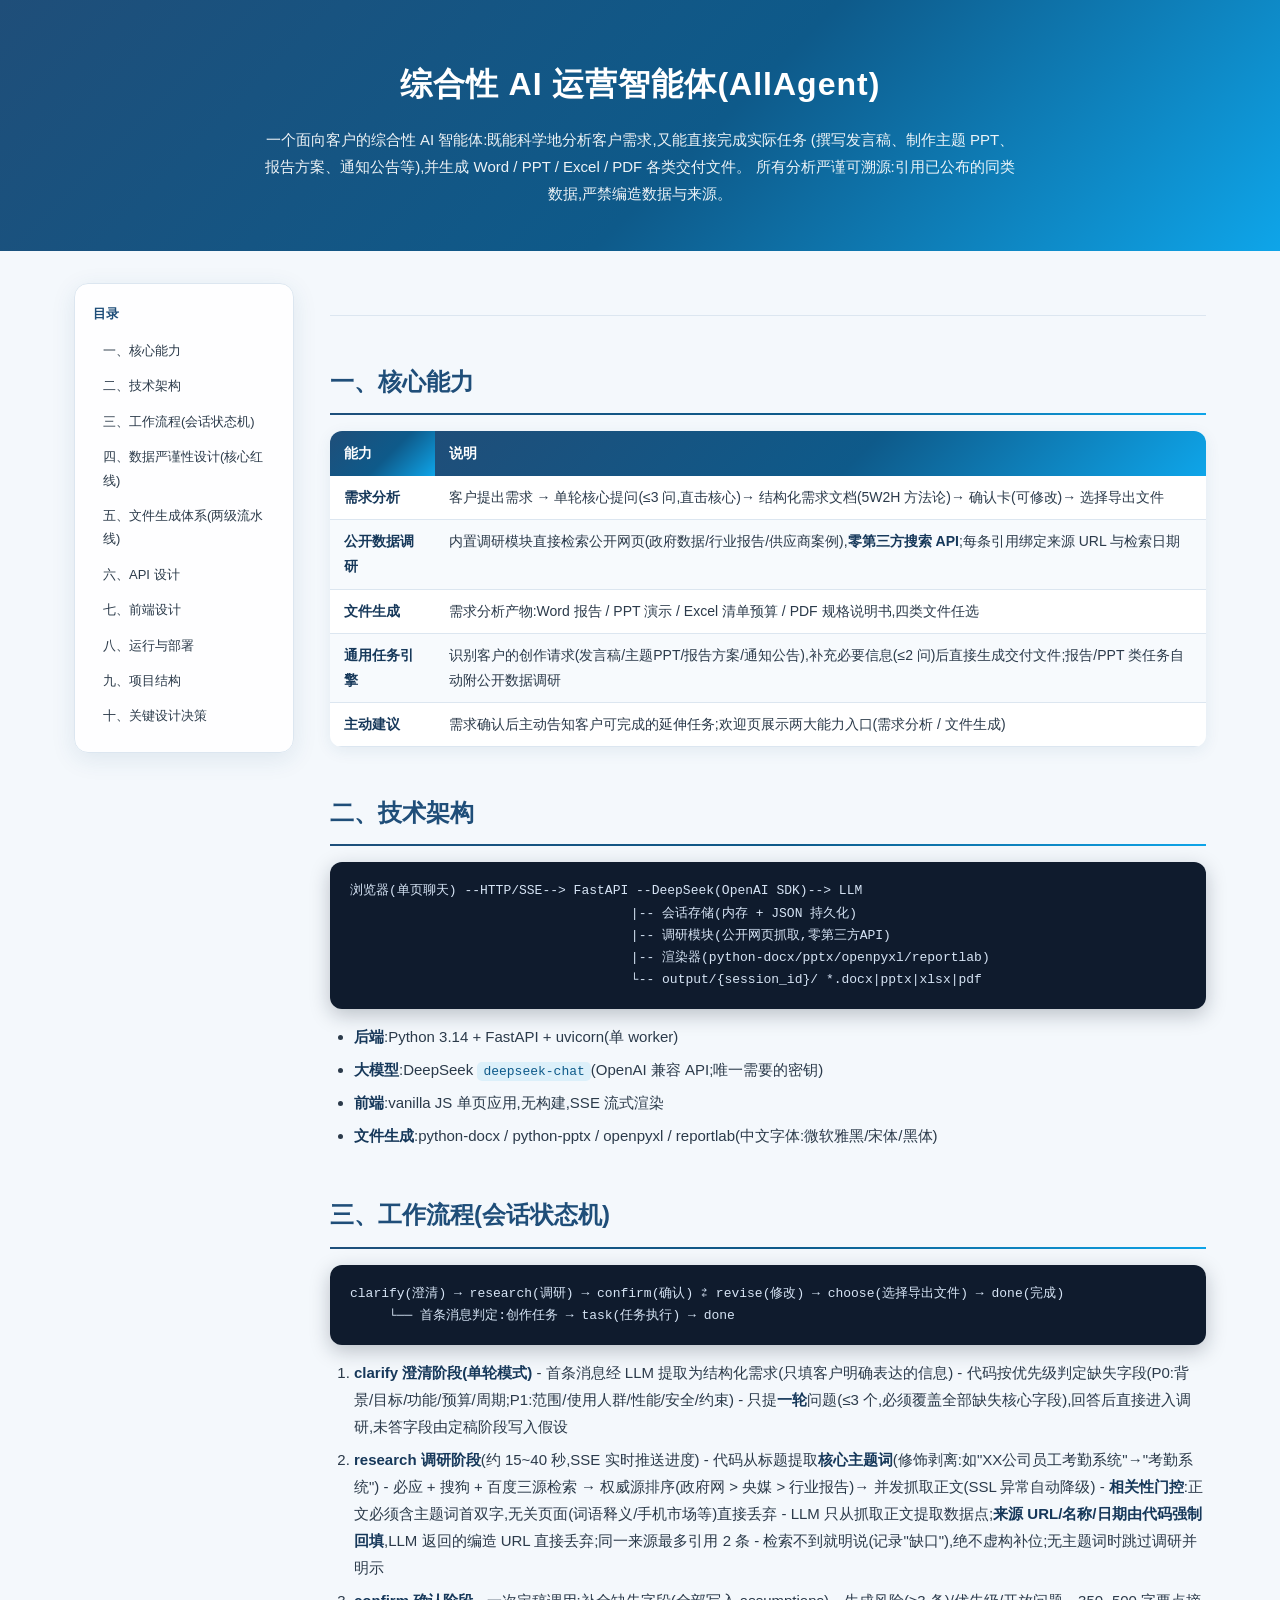
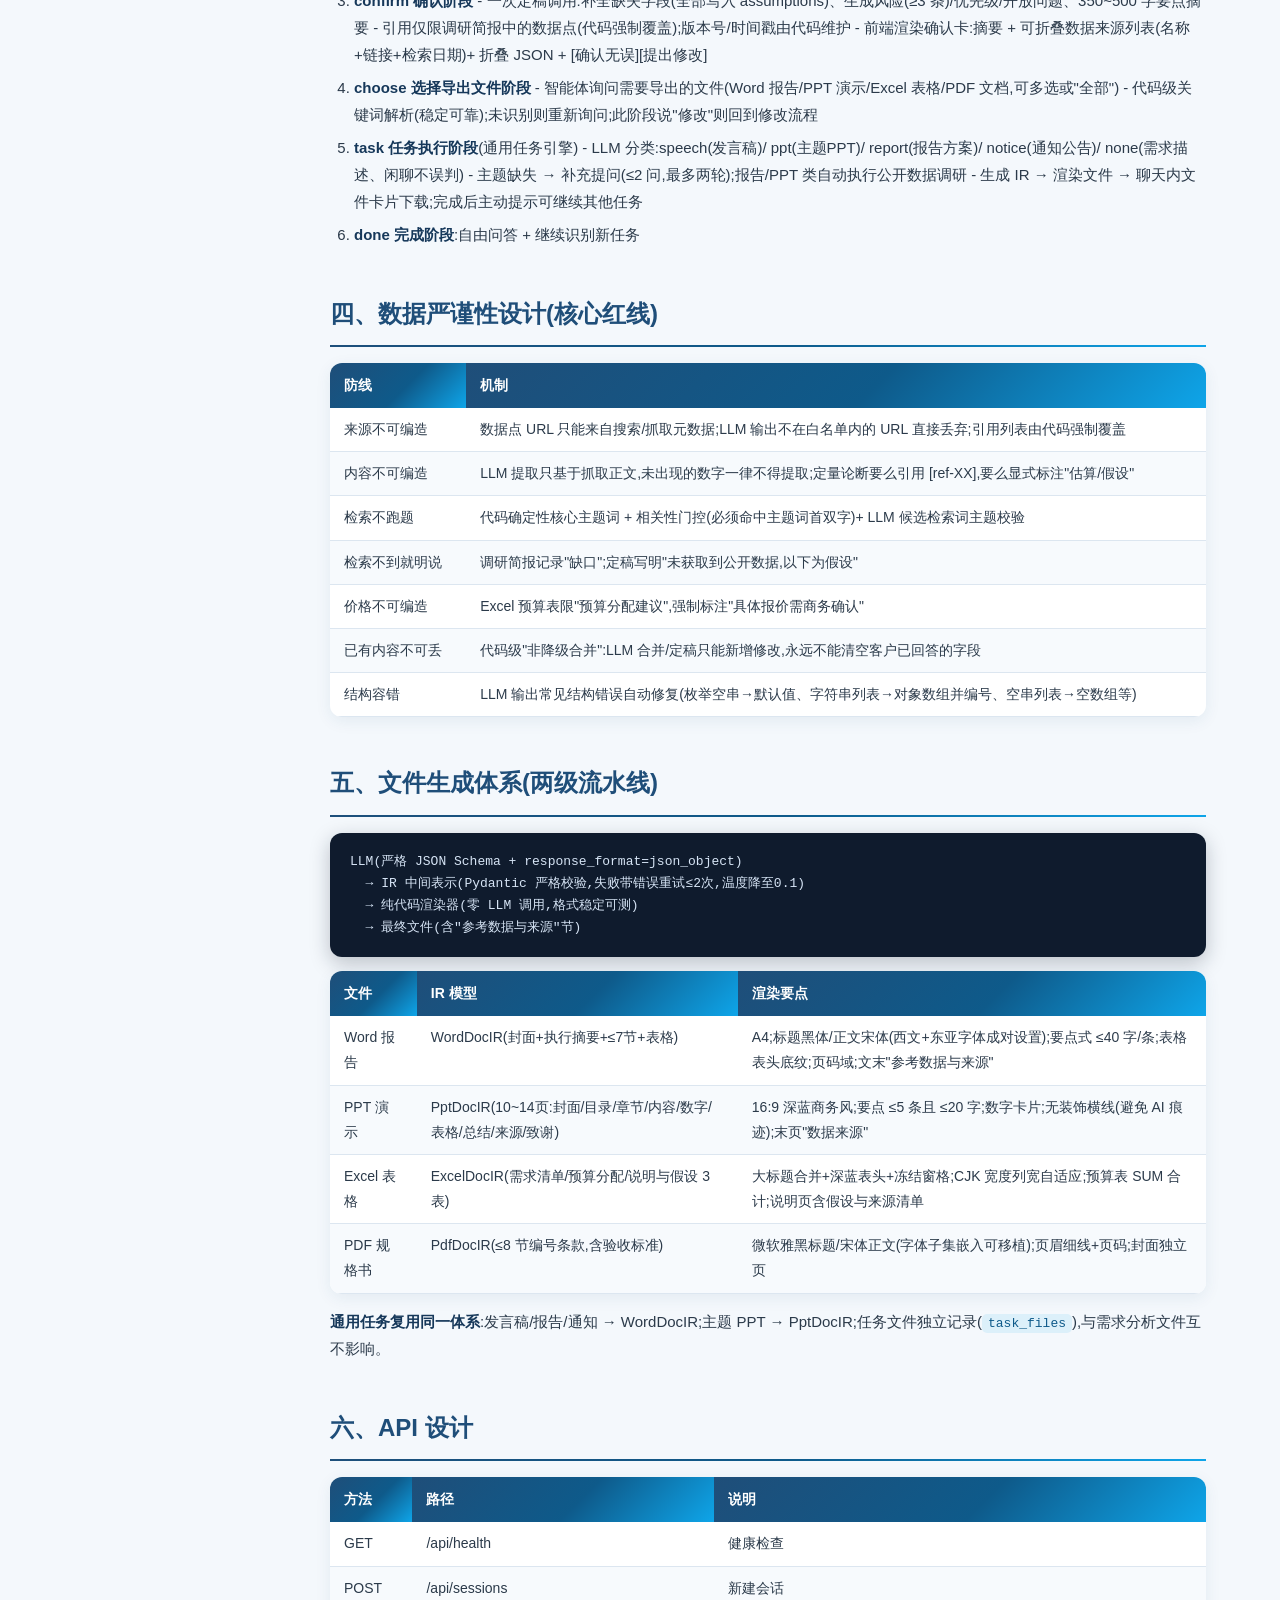
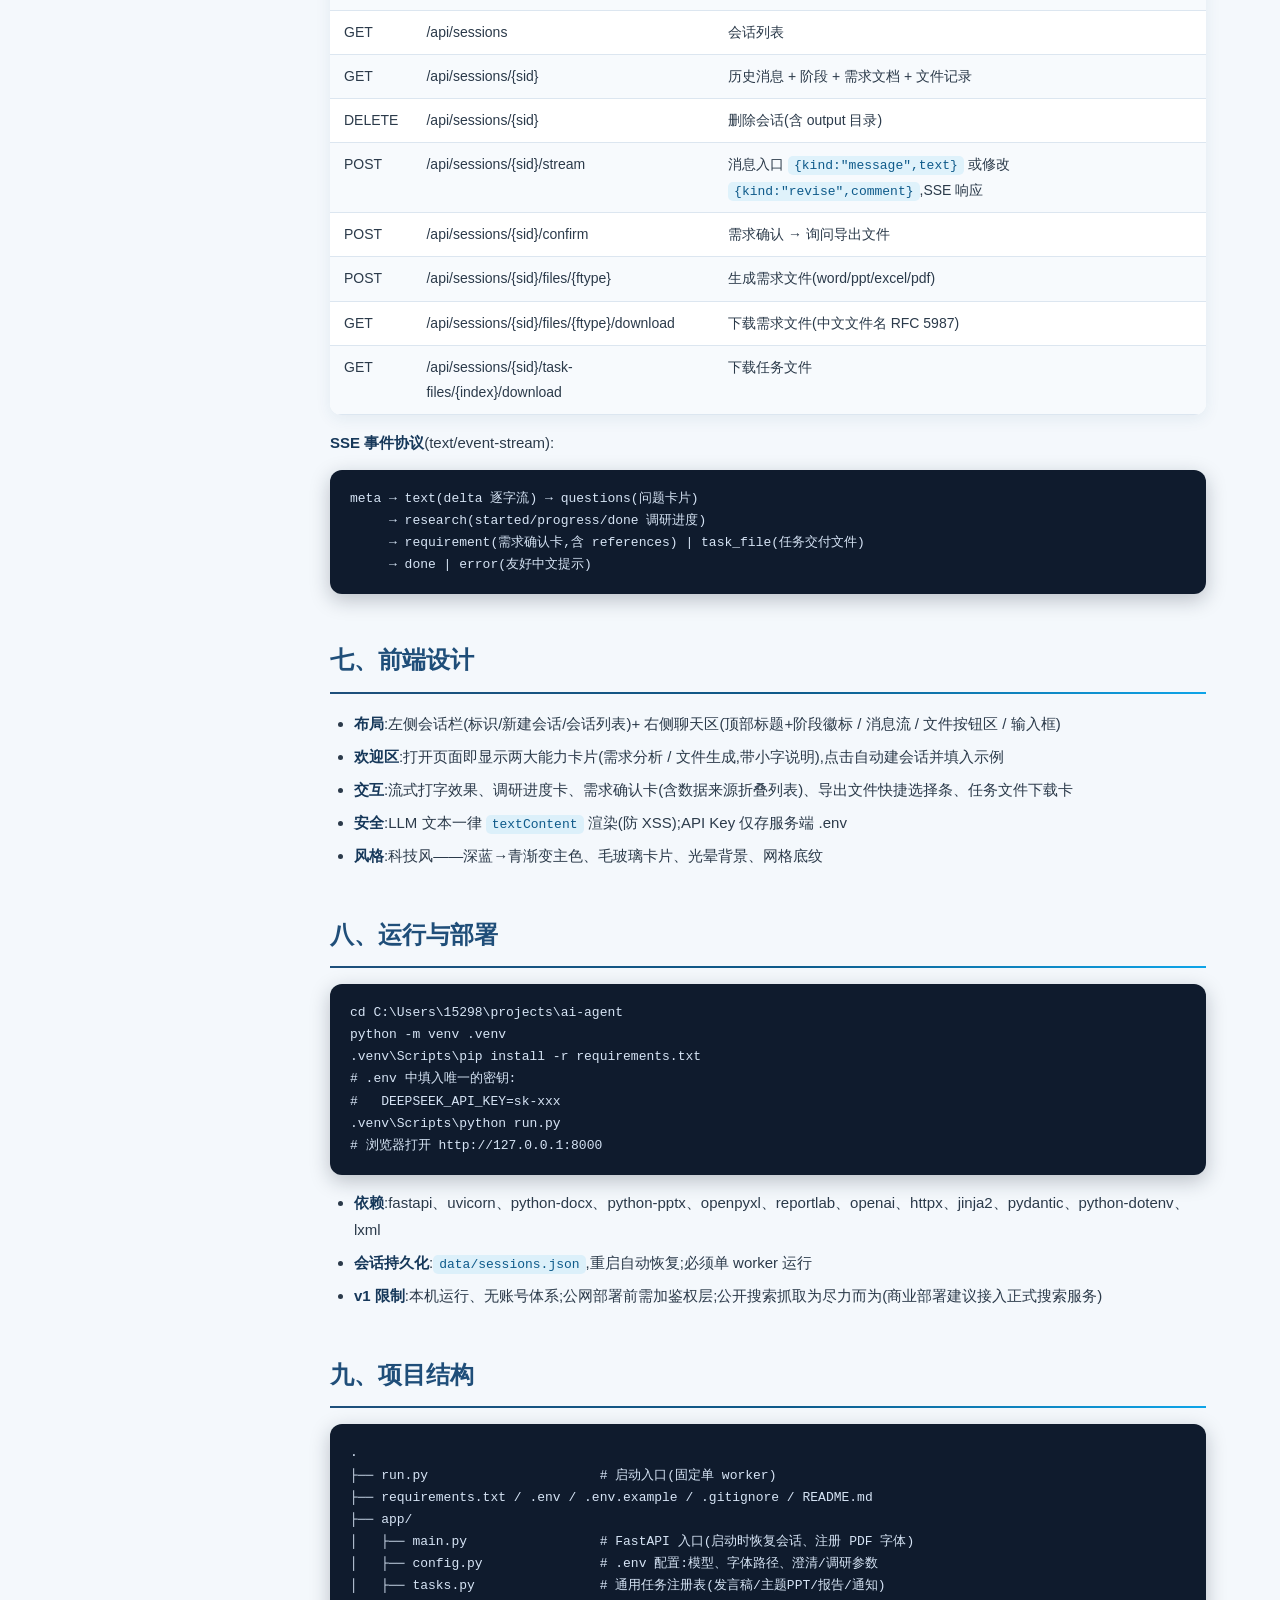
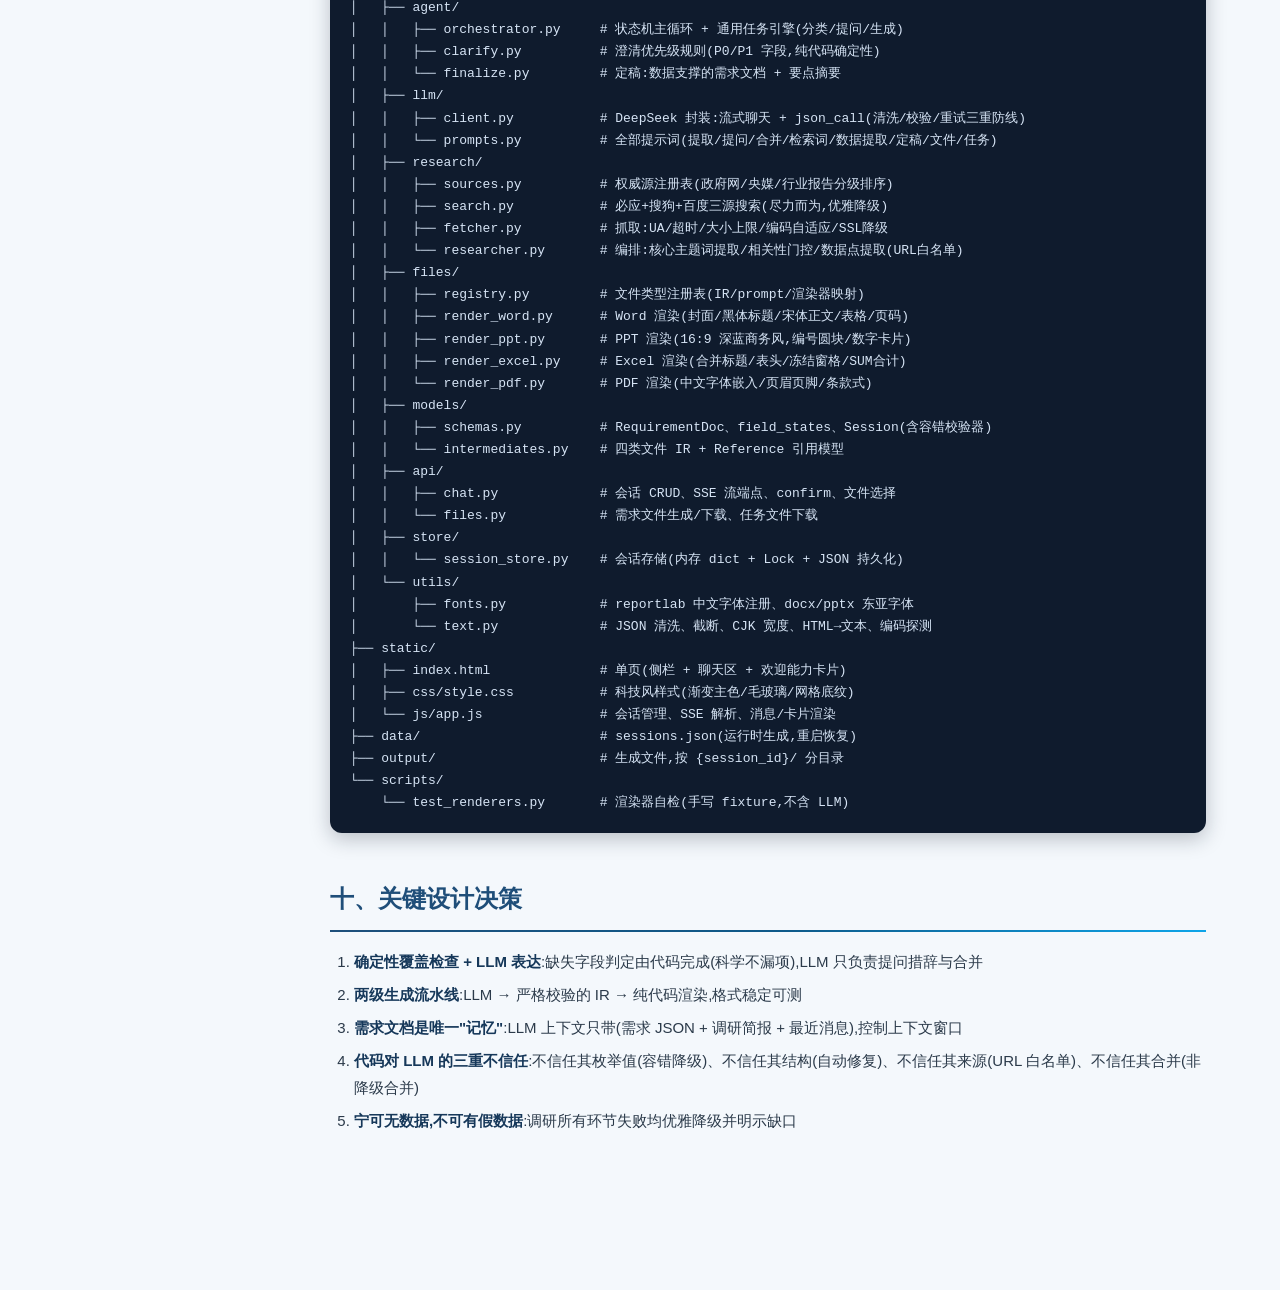
==== allagent.html @ 2f488e6a "allagent Signed-off-by: 马宇宸 <17580567+ma-yuchenfnn@user.noreply.gitee.com>" ====
<!DOCTYPE html>
<html lang="zh-CN">
<head>
<meta charset="utf-8">
<meta name="viewport" content="width=device-width, initial-scale=1">
<title>综合性 AI 运营智能体(AllAgent)</title>
<style>
:root { --primary:#1F4E79; --accent:#0EA5E9; --grad:linear-gradient(135deg,#1F4E79 0%,#0E5A8A 55%,#0EA5E9 100%);
  --bg:#F4F8FC; --text:#2B3A4A; --muted:#7A8BA0; --border:#DCE6F0; }
* { box-sizing:border-box; margin:0; padding:0; }
body { font-family:"Microsoft YaHei","微软雅黑","PingFang SC",sans-serif; background:
  radial-gradient(1100px 480px at 88% -8%, rgba(14,165,233,.12), transparent 60%),
  radial-gradient(900px 420px at -8% 108%, rgba(31,78,121,.12), transparent 60%), var(--bg);
  color:var(--text); line-height:1.8; }
.hero { background:var(--grad); color:#fff; padding:56px 24px 44px; text-align:center; }
.hero h1 { font-size:32px; letter-spacing:1px; margin-bottom:12px; }
.hero p { opacity:.92; font-size:15px; max-width:760px; margin:0 auto; }
.layout { display:flex; max-width:1180px; margin:0 auto; padding:32px 24px 80px; gap:36px; }
.toc { flex:0 0 220px; position:sticky; top:24px; align-self:flex-start; background:rgba(255,255,255,.85);
  backdrop-filter:blur(8px); border:1px solid var(--border); border-radius:14px; padding:18px;
  box-shadow:0 6px 24px rgba(31,78,121,.10); font-size:13px; max-height:calc(100vh - 48px); overflow:auto; }
.toc a { display:block; color:var(--text); text-decoration:none; padding:6px 10px; border-radius:8px; }
.toc a:hover { background:rgba(14,165,233,.10); color:var(--primary); }
.content { flex:1; min-width:0; }
.content h2 { font-size:24px; margin:44px 0 16px; padding-bottom:10px; border-bottom:2px solid transparent;
  border-image:var(--grad) 1; color:var(--primary); scroll-margin-top:24px; }
.content h3 { font-size:18px; margin:26px 0 10px; color:var(--primary); }
.content p { margin:10px 0; font-size:15px; }
.content strong { color:#16385A; }
.content code { background:rgba(14,165,233,.10); color:#0E5A8A; padding:2px 6px; border-radius:5px;
  font-family:Consolas,"Courier New",monospace; font-size:13px; }
.content pre { background:#0F1B2D; color:#D6E4F5; border-radius:12px; padding:18px 20px; overflow-x:auto;
  margin:14px 0; font-size:13px; line-height:1.7; box-shadow:0 6px 20px rgba(15,27,45,.25); }
.content pre code { background:none; color:inherit; padding:0; font-size:13px; }
.table-wrap { overflow-x:auto; margin:14px 0; border-radius:12px; box-shadow:0 4px 16px rgba(31,78,121,.08); }
table { border-collapse:collapse; width:100%; background:#fff; font-size:14px; }
th { background:var(--grad); color:#fff; padding:10px 14px; text-align:left; white-space:nowrap; }
td { padding:9px 14px; border-bottom:1px solid var(--border); vertical-align:top; }
tr:nth-child(even) td { background:#F7FAFD; }
ul, ol { margin:10px 0 10px 24px; font-size:15px; }
li { margin:6px 0; }
blockquote { border-left:4px solid var(--accent); background:rgba(14,165,233,.06); margin:14px 0;
  padding:12px 18px; border-radius:0 10px 10px 0; color:#3D5568; }
hr { border:none; height:1px; background:var(--border); margin:32px 0; }
a { color:var(--accent); }
@media (max-width:900px) { .layout { flex-direction:column; } .toc { position:static; flex:none; } }
</style>
</head>
<body>
<div class="hero">
  <h1>综合性 AI 运营智能体(AllAgent)</h1>
  <p>一个面向客户的综合性 AI 智能体:既能科学地分析客户需求,又能直接完成实际任务 (撰写发言稿、制作主题 PPT、报告方案、通知公告等),并生成 Word / PPT / Excel / PDF 各类交付文件。 所有分析严谨可溯源:引用已公布的同类数据,严禁编造数据与来源。</p>
</div>
<div class="layout">
  <nav class="toc"><div style="font-weight:bold;color:var(--primary);margin-bottom:8px;">目录</div><a href="#一-核心能力">一、核心能力</a><a href="#二-技术架构">二、技术架构</a><a href="#三-工作流程-会话状态机">三、工作流程(会话状态机)</a><a href="#四-数据严谨性设计-核心红线">四、数据严谨性设计(核心红线)</a><a href="#五-文件生成体系-两级流水线">五、文件生成体系(两级流水线)</a><a href="#六-API-设计">六、API 设计</a><a href="#七-前端设计">七、前端设计</a><a href="#八-运行与部署">八、运行与部署</a><a href="#九-项目结构">九、项目结构</a><a href="#十-关键设计决策">十、关键设计决策</a></nav>
  <main class="content">
<hr>
<h2 id="一-核心能力">一、核心能力</h2>
<div class='table-wrap'><table><thead><tr><th>能力</th><th>说明</th></tr></thead><tbody><tr><td><strong>需求分析</strong></td><td>客户提出需求 → 单轮核心提问(≤3 问,直击核心)→ 结构化需求文档(5W2H 方法论)→ 确认卡(可修改)→ 选择导出文件</td></tr><tr><td><strong>公开数据调研</strong></td><td>内置调研模块直接检索公开网页(政府数据/行业报告/供应商案例),<strong>零第三方搜索 API</strong>;每条引用绑定来源 URL 与检索日期</td></tr><tr><td><strong>文件生成</strong></td><td>需求分析产物:Word 报告 / PPT 演示 / Excel 清单预算 / PDF 规格说明书,四类文件任选</td></tr><tr><td><strong>通用任务引擎</strong></td><td>识别客户的创作请求(发言稿/主题PPT/报告方案/通知公告),补充必要信息(≤2 问)后直接生成交付文件;报告/PPT 类任务自动附公开数据调研</td></tr><tr><td><strong>主动建议</strong></td><td>需求确认后主动告知客户可完成的延伸任务;欢迎页展示两大能力入口(需求分析 / 文件生成)</td></tr></tbody></table></div>
<h2 id="二-技术架构">二、技术架构</h2>
<pre><code>浏览器(单页聊天) --HTTP/SSE--&gt; FastAPI --DeepSeek(OpenAI SDK)--&gt; LLM
                                    |-- 会话存储(内存 + JSON 持久化)
                                    |-- 调研模块(公开网页抓取,零第三方API)
                                    |-- 渲染器(python-docx/pptx/openpyxl/reportlab)
                                    └-- output/{session_id}/ *.docx|pptx|xlsx|pdf</code></pre>
<ul>
<li><strong>后端</strong>:Python 3.14 + FastAPI + uvicorn(单 worker)</li>
<li><strong>大模型</strong>:DeepSeek <code>deepseek-chat</code>(OpenAI 兼容 API;唯一需要的密钥)</li>
<li><strong>前端</strong>:vanilla JS 单页应用,无构建,SSE 流式渲染</li>
<li><strong>文件生成</strong>:python-docx / python-pptx / openpyxl / reportlab(中文字体:微软雅黑/宋体/黑体)</li>
</ul>
<h2 id="三-工作流程-会话状态机">三、工作流程(会话状态机)</h2>
<pre><code>clarify(澄清) → research(调研) → confirm(确认) ⇄ revise(修改) → choose(选择导出文件) → done(完成)
     └── 首条消息判定:创作任务 → task(任务执行) → done</code></pre>
<ol>
<li><strong>clarify 澄清阶段(单轮模式)</strong> - 首条消息经 LLM 提取为结构化需求(只填客户明确表达的信息) - 代码按优先级判定缺失字段(P0:背景/目标/功能/预算/周期;P1:范围/使用人群/性能/安全/约束) - 只提<strong>一轮</strong>问题(≤3 个,必须覆盖全部缺失核心字段),回答后直接进入调研,未答字段由定稿阶段写入假设</li>
<li><strong>research 调研阶段</strong>(约 15~40 秒,SSE 实时推送进度) - 代码从标题提取<strong>核心主题词</strong>(修饰剥离:如&quot;XX公司员工考勤系统&quot;→&quot;考勤系统&quot;) - 必应 + 搜狗 + 百度三源检索 → 权威源排序(政府网 &gt; 央媒 &gt; 行业报告)→ 并发抓取正文(SSL 异常自动降级) - <strong>相关性门控</strong>:正文必须含主题词首双字,无关页面(词语释义/手机市场等)直接丢弃 - LLM 只从抓取正文提取数据点;<strong>来源 URL/名称/日期由代码强制回填</strong>,LLM 返回的编造 URL 直接丢弃;同一来源最多引用 2 条 - 检索不到就明说(记录&quot;缺口&quot;),绝不虚构补位;无主题词时跳过调研并明示</li>
<li><strong>confirm 确认阶段</strong> - 一次定稿调用:补全缺失字段(全部写入 assumptions)、生成风险(≥3 条)/优先级/开放问题、350~500 字要点摘要 - 引用仅限调研简报中的数据点(代码强制覆盖);版本号/时间戳由代码维护 - 前端渲染确认卡:摘要 + 可折叠数据来源列表(名称+链接+检索日期)+ 折叠 JSON + [确认无误][提出修改]</li>
<li><strong>choose 选择导出文件阶段</strong> - 智能体询问需要导出的文件(Word 报告/PPT 演示/Excel 表格/PDF 文档,可多选或&quot;全部&quot;) - 代码级关键词解析(稳定可靠);未识别则重新询问;此阶段说&quot;修改&quot;则回到修改流程</li>
<li><strong>task 任务执行阶段</strong>(通用任务引擎) - LLM 分类:speech(发言稿)/ ppt(主题PPT)/ report(报告方案)/ notice(通知公告)/ none(需求描述、闲聊不误判) - 主题缺失 → 补充提问(≤2 问,最多两轮);报告/PPT 类自动执行公开数据调研 - 生成 IR → 渲染文件 → 聊天内文件卡片下载;完成后主动提示可继续其他任务</li>
<li><strong>done 完成阶段</strong>:自由问答 + 继续识别新任务</li>
</ol>
<h2 id="四-数据严谨性设计-核心红线">四、数据严谨性设计(核心红线)</h2>
<div class='table-wrap'><table><thead><tr><th>防线</th><th>机制</th></tr></thead><tbody><tr><td>来源不可编造</td><td>数据点 URL 只能来自搜索/抓取元数据;LLM 输出不在白名单内的 URL 直接丢弃;引用列表由代码强制覆盖</td></tr><tr><td>内容不可编造</td><td>LLM 提取只基于抓取正文,未出现的数字一律不得提取;定量论断要么引用 [ref-XX],要么显式标注&quot;估算/假设&quot;</td></tr><tr><td>检索不跑题</td><td>代码确定性核心主题词 + 相关性门控(必须命中主题词首双字)+ LLM 候选检索词主题校验</td></tr><tr><td>检索不到就明说</td><td>调研简报记录&quot;缺口&quot;;定稿写明&quot;未获取到公开数据,以下为假设&quot;</td></tr><tr><td>价格不可编造</td><td>Excel 预算表限&quot;预算分配建议&quot;,强制标注&quot;具体报价需商务确认&quot;</td></tr><tr><td>已有内容不可丢</td><td>代码级&quot;非降级合并&quot;:LLM 合并/定稿只能新增修改,永远不能清空客户已回答的字段</td></tr><tr><td>结构容错</td><td>LLM 输出常见结构错误自动修复(枚举空串→默认值、字符串列表→对象数组并编号、空串列表→空数组等)</td></tr></tbody></table></div>
<h2 id="五-文件生成体系-两级流水线">五、文件生成体系(两级流水线)</h2>
<pre><code>LLM(严格 JSON Schema + response_format=json_object)
  → IR 中间表示(Pydantic 严格校验,失败带错误重试≤2次,温度降至0.1)
  → 纯代码渲染器(零 LLM 调用,格式稳定可测)
  → 最终文件(含&quot;参考数据与来源&quot;节)</code></pre>
<div class='table-wrap'><table><thead><tr><th>文件</th><th>IR 模型</th><th>渲染要点</th></tr></thead><tbody><tr><td>Word 报告</td><td>WordDocIR(封面+执行摘要+≤7节+表格)</td><td>A4;标题黑体/正文宋体(西文+东亚字体成对设置);要点式 ≤40 字/条;表格表头底纹;页码域;文末&quot;参考数据与来源&quot;</td></tr><tr><td>PPT 演示</td><td>PptDocIR(10~14页:封面/目录/章节/内容/数字/表格/总结/来源/致谢)</td><td>16:9 深蓝商务风;要点 ≤5 条且 ≤20 字;数字卡片;无装饰横线(避免 AI 痕迹);末页&quot;数据来源&quot;</td></tr><tr><td>Excel 表格</td><td>ExcelDocIR(需求清单/预算分配/说明与假设 3 表)</td><td>大标题合并+深蓝表头+冻结窗格;CJK 宽度列宽自适应;预算表 SUM 合计;说明页含假设与来源清单</td></tr><tr><td>PDF 规格书</td><td>PdfDocIR(≤8 节编号条款,含验收标准)</td><td>微软雅黑标题/宋体正文(字体子集嵌入可移植);页眉细线+页码;封面独立页</td></tr></tbody></table></div>
<p><strong>通用任务复用同一体系</strong>:发言稿/报告/通知 → WordDocIR;主题 PPT → PptDocIR;任务文件独立记录(<code>task_files</code>),与需求分析文件互不影响。</p>
<h2 id="六-API-设计">六、API 设计</h2>
<div class='table-wrap'><table><thead><tr><th>方法</th><th>路径</th><th>说明</th></tr></thead><tbody><tr><td>GET</td><td>/api/health</td><td>健康检查</td></tr><tr><td>POST</td><td>/api/sessions</td><td>新建会话</td></tr><tr><td>GET</td><td>/api/sessions</td><td>会话列表</td></tr><tr><td>GET</td><td>/api/sessions/{sid}</td><td>历史消息 + 阶段 + 需求文档 + 文件记录</td></tr><tr><td>DELETE</td><td>/api/sessions/{sid}</td><td>删除会话(含 output 目录)</td></tr><tr><td>POST</td><td>/api/sessions/{sid}/stream</td><td>消息入口 <code>{kind:&quot;message&quot;,text}</code> 或修改 <code>{kind:&quot;revise&quot;,comment}</code>,SSE 响应</td></tr><tr><td>POST</td><td>/api/sessions/{sid}/confirm</td><td>需求确认 → 询问导出文件</td></tr><tr><td>POST</td><td>/api/sessions/{sid}/files/{ftype}</td><td>生成需求文件(word/ppt/excel/pdf)</td></tr><tr><td>GET</td><td>/api/sessions/{sid}/files/{ftype}/download</td><td>下载需求文件(中文文件名 RFC 5987)</td></tr><tr><td>GET</td><td>/api/sessions/{sid}/task-files/{index}/download</td><td>下载任务文件</td></tr></tbody></table></div>
<p><strong>SSE 事件协议</strong>(text/event-stream):</p>
<pre><code>meta → text(delta 逐字流) → questions(问题卡片)
     → research(started/progress/done 调研进度)
     → requirement(需求确认卡,含 references) | task_file(任务交付文件)
     → done | error(友好中文提示)</code></pre>
<h2 id="七-前端设计">七、前端设计</h2>
<ul>
<li><strong>布局</strong>:左侧会话栏(标识/新建会话/会话列表)+ 右侧聊天区(顶部标题+阶段徽标 / 消息流 / 文件按钮区 / 输入框)</li>
<li><strong>欢迎区</strong>:打开页面即显示两大能力卡片(需求分析 / 文件生成,带小字说明),点击自动建会话并填入示例</li>
<li><strong>交互</strong>:流式打字效果、调研进度卡、需求确认卡(含数据来源折叠列表)、导出文件快捷选择条、任务文件下载卡</li>
<li><strong>安全</strong>:LLM 文本一律 <code>textContent</code> 渲染(防 XSS);API Key 仅存服务端 .env</li>
<li><strong>风格</strong>:科技风——深蓝→青渐变主色、毛玻璃卡片、光晕背景、网格底纹</li>
</ul>
<h2 id="八-运行与部署">八、运行与部署</h2>
<pre><code class="lang-bash">cd C:\Users\15298\projects\ai-agent
python -m venv .venv
.venv\Scripts\pip install -r requirements.txt
# .env 中填入唯一的密钥:
#   DEEPSEEK_API_KEY=sk-xxx
.venv\Scripts\python run.py
# 浏览器打开 http://127.0.0.1:8000</code></pre>
<ul>
<li><strong>依赖</strong>:fastapi、uvicorn、python-docx、python-pptx、openpyxl、reportlab、openai、httpx、jinja2、pydantic、python-dotenv、lxml</li>
<li><strong>会话持久化</strong>:<code>data/sessions.json</code>,重启自动恢复;必须单 worker 运行</li>
<li><strong>v1 限制</strong>:本机运行、无账号体系;公网部署前需加鉴权层;公开搜索抓取为尽力而为(商业部署建议接入正式搜索服务)</li>
</ul>
<h2 id="九-项目结构">九、项目结构</h2>
<pre><code>.
├── run.py                      # 启动入口(固定单 worker)
├── requirements.txt / .env / .env.example / .gitignore / README.md
├── app/
│   ├── main.py                 # FastAPI 入口(启动时恢复会话、注册 PDF 字体)
│   ├── config.py               # .env 配置:模型、字体路径、澄清/调研参数
│   ├── tasks.py                # 通用任务注册表(发言稿/主题PPT/报告/通知)
│   ├── agent/
│   │   ├── orchestrator.py     # 状态机主循环 + 通用任务引擎(分类/提问/生成)
│   │   ├── clarify.py          # 澄清优先级规则(P0/P1 字段,纯代码确定性)
│   │   └── finalize.py         # 定稿:数据支撑的需求文档 + 要点摘要
│   ├── llm/
│   │   ├── client.py           # DeepSeek 封装:流式聊天 + json_call(清洗/校验/重试三重防线)
│   │   └── prompts.py          # 全部提示词(提取/提问/合并/检索词/数据提取/定稿/文件/任务)
│   ├── research/
│   │   ├── sources.py          # 权威源注册表(政府网/央媒/行业报告分级排序)
│   │   ├── search.py           # 必应+搜狗+百度三源搜索(尽力而为,优雅降级)
│   │   ├── fetcher.py          # 抓取:UA/超时/大小上限/编码自适应/SSL降级
│   │   └── researcher.py       # 编排:核心主题词提取/相关性门控/数据点提取(URL白名单)
│   ├── files/
│   │   ├── registry.py         # 文件类型注册表(IR/prompt/渲染器映射)
│   │   ├── render_word.py      # Word 渲染(封面/黑体标题/宋体正文/表格/页码)
│   │   ├── render_ppt.py       # PPT 渲染(16:9 深蓝商务风,编号圆块/数字卡片)
│   │   ├── render_excel.py     # Excel 渲染(合并标题/表头/冻结窗格/SUM合计)
│   │   └── render_pdf.py       # PDF 渲染(中文字体嵌入/页眉页脚/条款式)
│   ├── models/
│   │   ├── schemas.py          # RequirementDoc、field_states、Session(含容错校验器)
│   │   └── intermediates.py    # 四类文件 IR + Reference 引用模型
│   ├── api/
│   │   ├── chat.py             # 会话 CRUD、SSE 流端点、confirm、文件选择
│   │   └── files.py            # 需求文件生成/下载、任务文件下载
│   ├── store/
│   │   └── session_store.py    # 会话存储(内存 dict + Lock + JSON 持久化)
│   └── utils/
│       ├── fonts.py            # reportlab 中文字体注册、docx/pptx 东亚字体
│       └── text.py             # JSON 清洗、截断、CJK 宽度、HTML→文本、编码探测
├── static/
│   ├── index.html              # 单页(侧栏 + 聊天区 + 欢迎能力卡片)
│   ├── css/style.css           # 科技风样式(渐变主色/毛玻璃/网格底纹)
│   └── js/app.js               # 会话管理、SSE 解析、消息/卡片渲染
├── data/                       # sessions.json(运行时生成,重启恢复)
├── output/                     # 生成文件,按 {session_id}/ 分目录
└── scripts/
    └── test_renderers.py       # 渲染器自检(手写 fixture,不含 LLM)</code></pre>
<h2 id="十-关键设计决策">十、关键设计决策</h2>
<ol>
<li><strong>确定性覆盖检查 + LLM 表达</strong>:缺失字段判定由代码完成(科学不漏项),LLM 只负责提问措辞与合并</li>
<li><strong>两级生成流水线</strong>:LLM → 严格校验的 IR → 纯代码渲染,格式稳定可测</li>
<li><strong>需求文档是唯一&quot;记忆&quot;</strong>:LLM 上下文只带(需求 JSON + 调研简报 + 最近消息),控制上下文窗口</li>
<li><strong>代码对 LLM 的三重不信任</strong>:不信任其枚举值(容错降级)、不信任其结构(自动修复)、不信任其来源(URL 白名单)、不信任其合并(非降级合并)</li>
<li><strong>宁可无数据,不可有假数据</strong>:调研所有环节失败均优雅降级并明示缺口</li>
</ol></main>
</div>
</body>
</html>
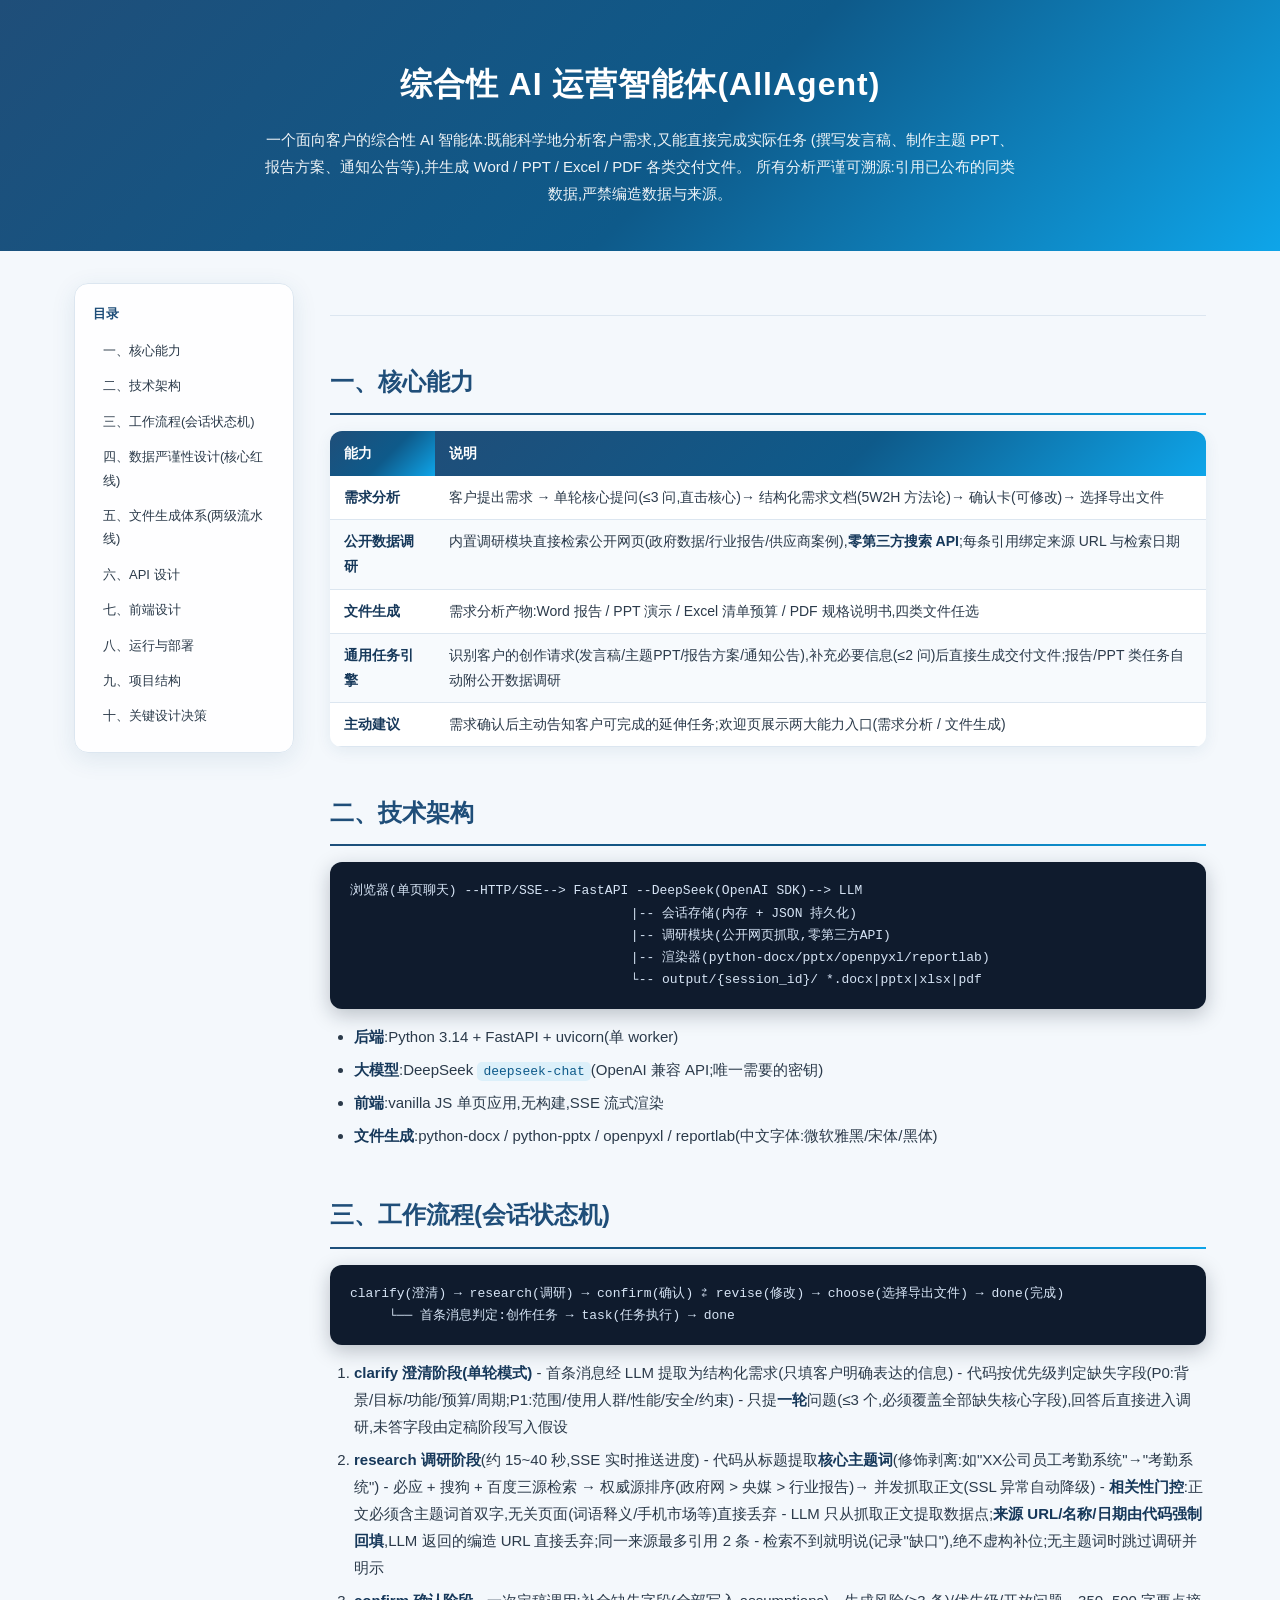
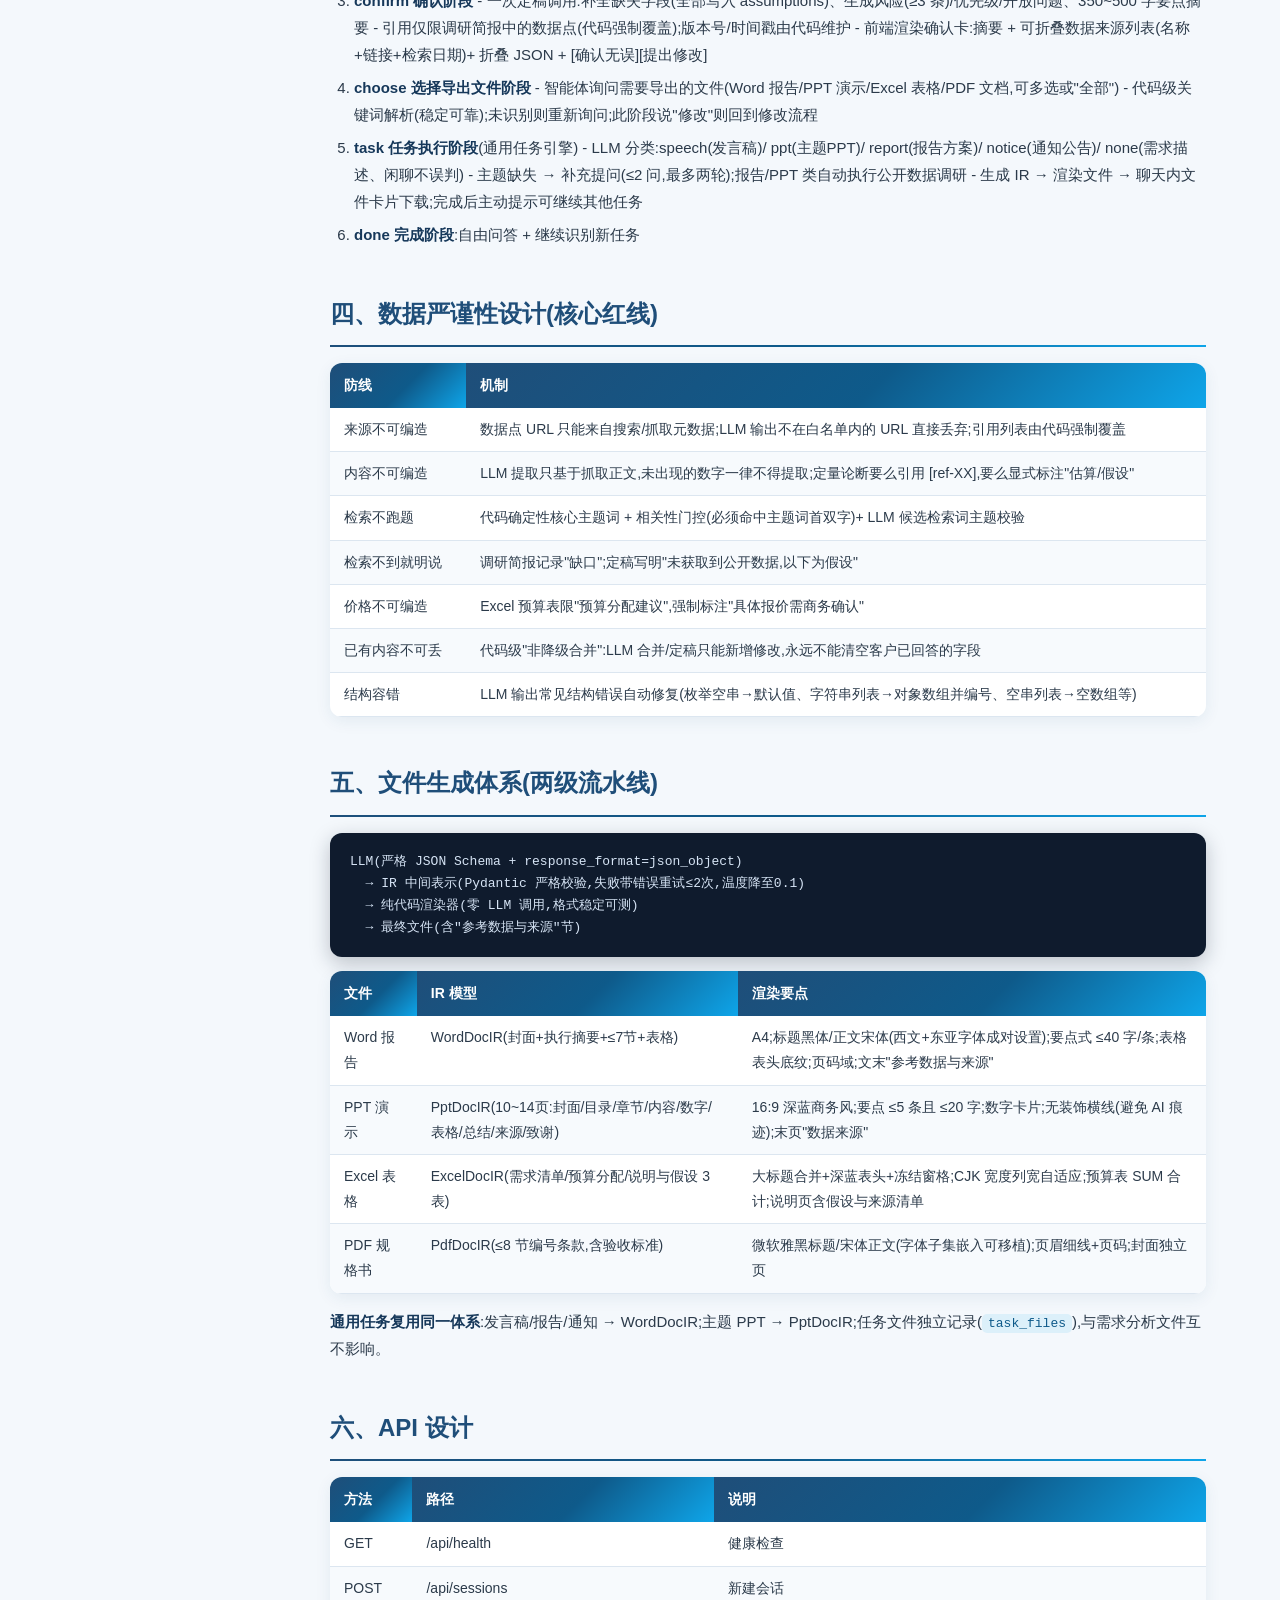
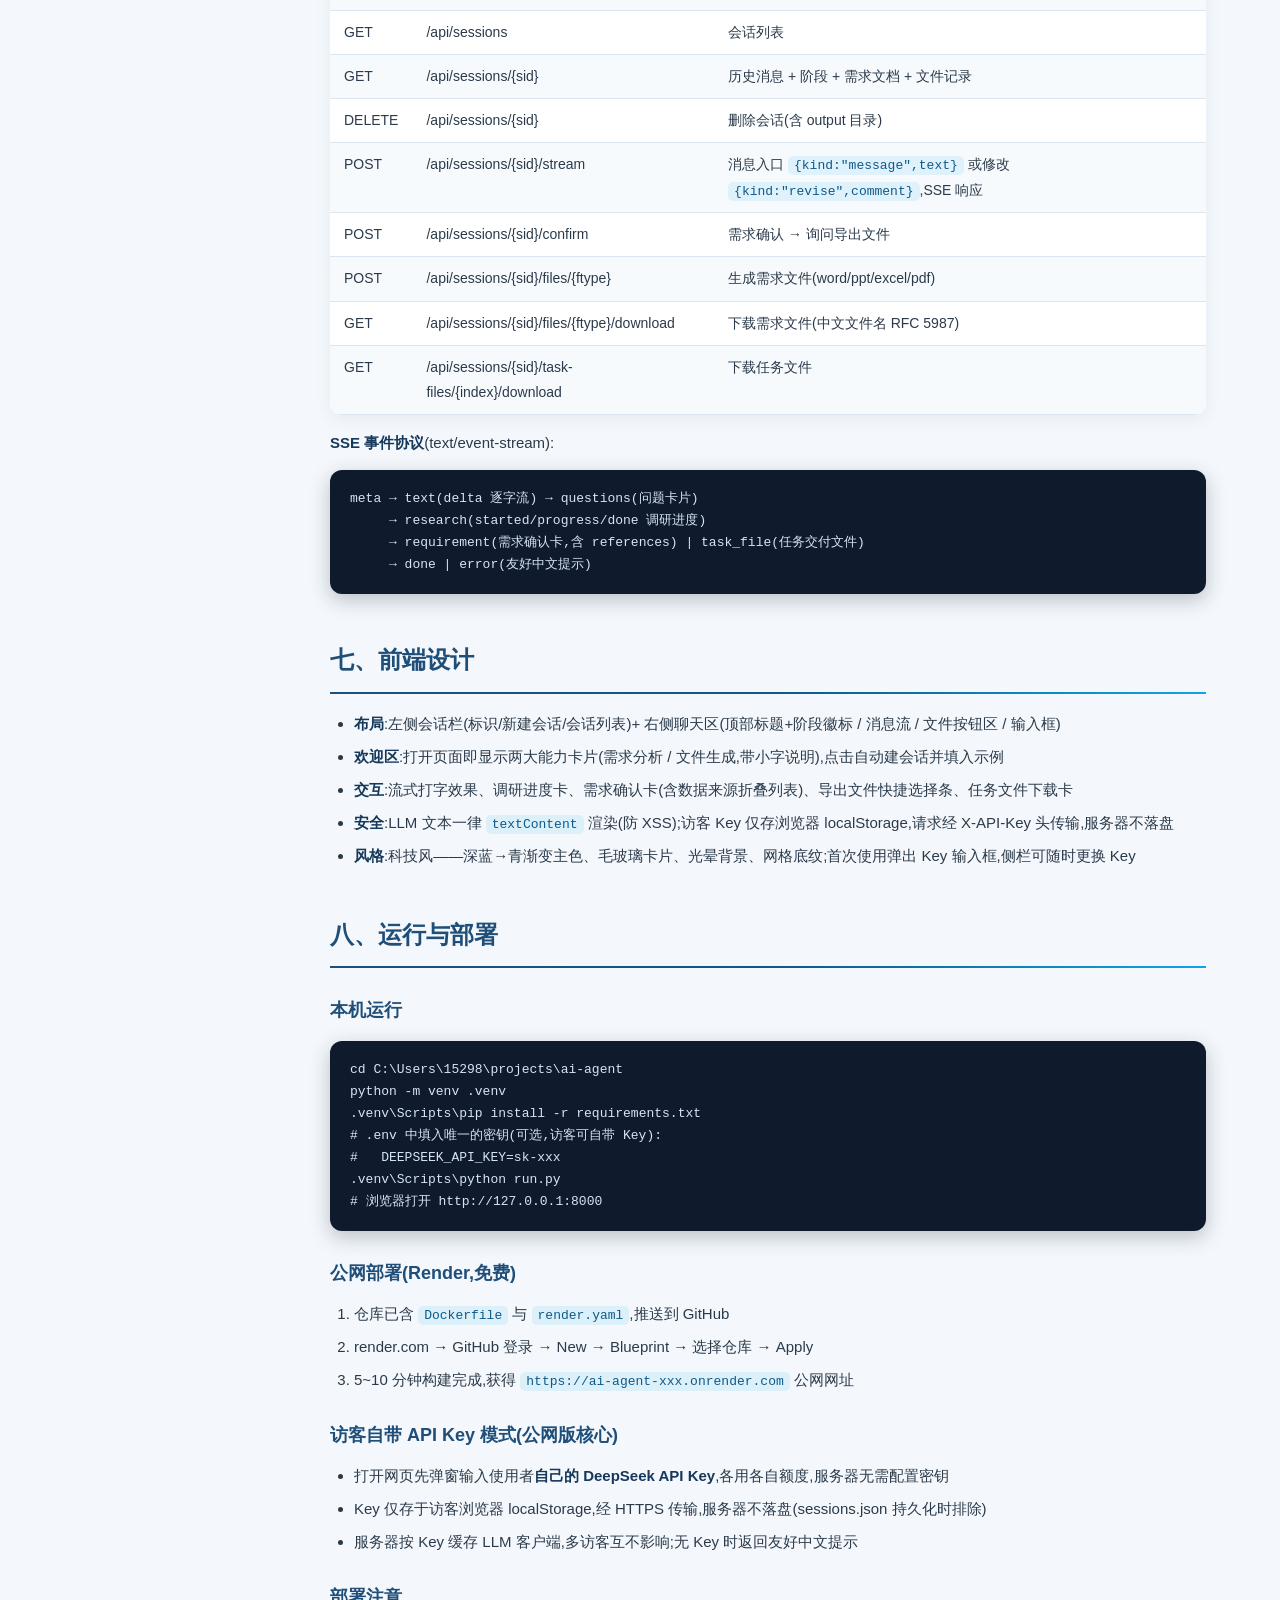
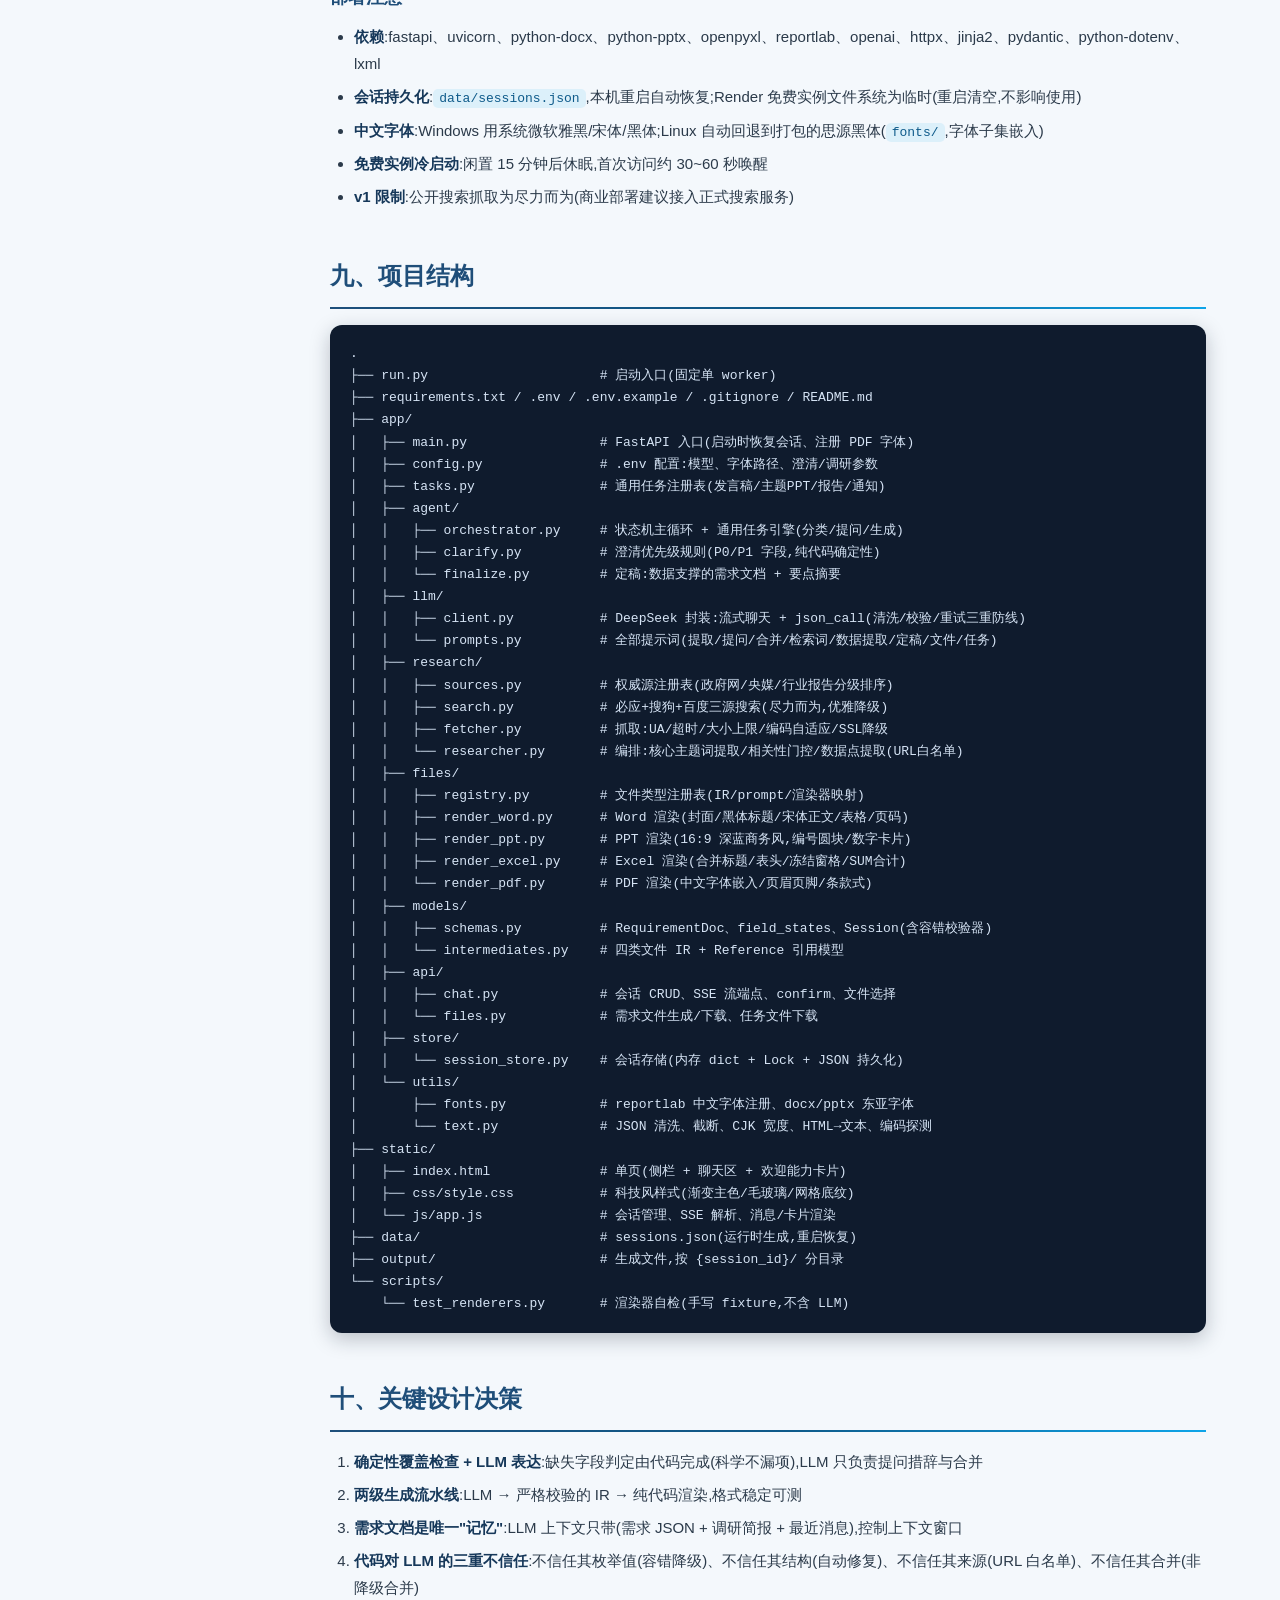
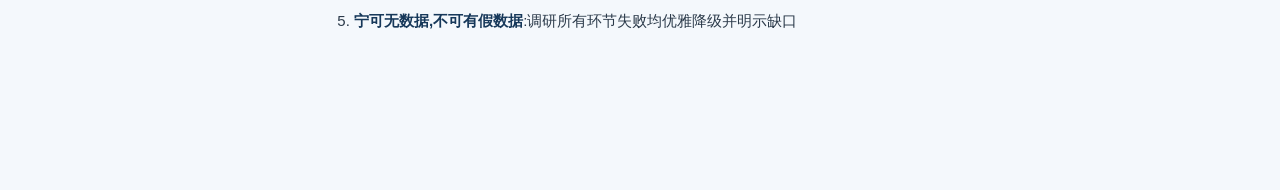
==== commit 2a2b2e91: "更新说明网站:访客Key机制/公网部署/Linux字体" ====
--- a/allagent.html
+++ b/allagent.html
@@ -1,175 +1,191 @@
-<!DOCTYPE html>
-<html lang="zh-CN">
-<head>
-<meta charset="utf-8">
-<meta name="viewport" content="width=device-width, initial-scale=1">
-<title>综合性 AI 运营智能体(AllAgent)</title>
-<style>
-:root { --primary:#1F4E79; --accent:#0EA5E9; --grad:linear-gradient(135deg,#1F4E79 0%,#0E5A8A 55%,#0EA5E9 100%);
-  --bg:#F4F8FC; --text:#2B3A4A; --muted:#7A8BA0; --border:#DCE6F0; }
-* { box-sizing:border-box; margin:0; padding:0; }
-body { font-family:"Microsoft YaHei","微软雅黑","PingFang SC",sans-serif; background:
-  radial-gradient(1100px 480px at 88% -8%, rgba(14,165,233,.12), transparent 60%),
-  radial-gradient(900px 420px at -8% 108%, rgba(31,78,121,.12), transparent 60%), var(--bg);
-  color:var(--text); line-height:1.8; }
-.hero { background:var(--grad); color:#fff; padding:56px 24px 44px; text-align:center; }
-.hero h1 { font-size:32px; letter-spacing:1px; margin-bottom:12px; }
-.hero p { opacity:.92; font-size:15px; max-width:760px; margin:0 auto; }
-.layout { display:flex; max-width:1180px; margin:0 auto; padding:32px 24px 80px; gap:36px; }
-.toc { flex:0 0 220px; position:sticky; top:24px; align-self:flex-start; background:rgba(255,255,255,.85);
-  backdrop-filter:blur(8px); border:1px solid var(--border); border-radius:14px; padding:18px;
-  box-shadow:0 6px 24px rgba(31,78,121,.10); font-size:13px; max-height:calc(100vh - 48px); overflow:auto; }
-.toc a { display:block; color:var(--text); text-decoration:none; padding:6px 10px; border-radius:8px; }
-.toc a:hover { background:rgba(14,165,233,.10); color:var(--primary); }
-.content { flex:1; min-width:0; }
-.content h2 { font-size:24px; margin:44px 0 16px; padding-bottom:10px; border-bottom:2px solid transparent;
-  border-image:var(--grad) 1; color:var(--primary); scroll-margin-top:24px; }
-.content h3 { font-size:18px; margin:26px 0 10px; color:var(--primary); }
-.content p { margin:10px 0; font-size:15px; }
-.content strong { color:#16385A; }
-.content code { background:rgba(14,165,233,.10); color:#0E5A8A; padding:2px 6px; border-radius:5px;
-  font-family:Consolas,"Courier New",monospace; font-size:13px; }
-.content pre { background:#0F1B2D; color:#D6E4F5; border-radius:12px; padding:18px 20px; overflow-x:auto;
-  margin:14px 0; font-size:13px; line-height:1.7; box-shadow:0 6px 20px rgba(15,27,45,.25); }
-.content pre code { background:none; color:inherit; padding:0; font-size:13px; }
-.table-wrap { overflow-x:auto; margin:14px 0; border-radius:12px; box-shadow:0 4px 16px rgba(31,78,121,.08); }
-table { border-collapse:collapse; width:100%; background:#fff; font-size:14px; }
-th { background:var(--grad); color:#fff; padding:10px 14px; text-align:left; white-space:nowrap; }
-td { padding:9px 14px; border-bottom:1px solid var(--border); vertical-align:top; }
-tr:nth-child(even) td { background:#F7FAFD; }
-ul, ol { margin:10px 0 10px 24px; font-size:15px; }
-li { margin:6px 0; }
-blockquote { border-left:4px solid var(--accent); background:rgba(14,165,233,.06); margin:14px 0;
-  padding:12px 18px; border-radius:0 10px 10px 0; color:#3D5568; }
-hr { border:none; height:1px; background:var(--border); margin:32px 0; }
-a { color:var(--accent); }
-@media (max-width:900px) { .layout { flex-direction:column; } .toc { position:static; flex:none; } }
-</style>
-</head>
-<body>
-<div class="hero">
-  <h1>综合性 AI 运营智能体(AllAgent)</h1>
-  <p>一个面向客户的综合性 AI 智能体:既能科学地分析客户需求,又能直接完成实际任务 (撰写发言稿、制作主题 PPT、报告方案、通知公告等),并生成 Word / PPT / Excel / PDF 各类交付文件。 所有分析严谨可溯源:引用已公布的同类数据,严禁编造数据与来源。</p>
-</div>
-<div class="layout">
-  <nav class="toc"><div style="font-weight:bold;color:var(--primary);margin-bottom:8px;">目录</div><a href="#一-核心能力">一、核心能力</a><a href="#二-技术架构">二、技术架构</a><a href="#三-工作流程-会话状态机">三、工作流程(会话状态机)</a><a href="#四-数据严谨性设计-核心红线">四、数据严谨性设计(核心红线)</a><a href="#五-文件生成体系-两级流水线">五、文件生成体系(两级流水线)</a><a href="#六-API-设计">六、API 设计</a><a href="#七-前端设计">七、前端设计</a><a href="#八-运行与部署">八、运行与部署</a><a href="#九-项目结构">九、项目结构</a><a href="#十-关键设计决策">十、关键设计决策</a></nav>
-  <main class="content">
-<hr>
-<h2 id="一-核心能力">一、核心能力</h2>
-<div class='table-wrap'><table><thead><tr><th>能力</th><th>说明</th></tr></thead><tbody><tr><td><strong>需求分析</strong></td><td>客户提出需求 → 单轮核心提问(≤3 问,直击核心)→ 结构化需求文档(5W2H 方法论)→ 确认卡(可修改)→ 选择导出文件</td></tr><tr><td><strong>公开数据调研</strong></td><td>内置调研模块直接检索公开网页(政府数据/行业报告/供应商案例),<strong>零第三方搜索 API</strong>;每条引用绑定来源 URL 与检索日期</td></tr><tr><td><strong>文件生成</strong></td><td>需求分析产物:Word 报告 / PPT 演示 / Excel 清单预算 / PDF 规格说明书,四类文件任选</td></tr><tr><td><strong>通用任务引擎</strong></td><td>识别客户的创作请求(发言稿/主题PPT/报告方案/通知公告),补充必要信息(≤2 问)后直接生成交付文件;报告/PPT 类任务自动附公开数据调研</td></tr><tr><td><strong>主动建议</strong></td><td>需求确认后主动告知客户可完成的延伸任务;欢迎页展示两大能力入口(需求分析 / 文件生成)</td></tr></tbody></table></div>
-<h2 id="二-技术架构">二、技术架构</h2>
-<pre><code>浏览器(单页聊天) --HTTP/SSE--&gt; FastAPI --DeepSeek(OpenAI SDK)--&gt; LLM
-                                    |-- 会话存储(内存 + JSON 持久化)
-                                    |-- 调研模块(公开网页抓取,零第三方API)
-                                    |-- 渲染器(python-docx/pptx/openpyxl/reportlab)
-                                    └-- output/{session_id}/ *.docx|pptx|xlsx|pdf</code></pre>
-<ul>
-<li><strong>后端</strong>:Python 3.14 + FastAPI + uvicorn(单 worker)</li>
-<li><strong>大模型</strong>:DeepSeek <code>deepseek-chat</code>(OpenAI 兼容 API;唯一需要的密钥)</li>
-<li><strong>前端</strong>:vanilla JS 单页应用,无构建,SSE 流式渲染</li>
-<li><strong>文件生成</strong>:python-docx / python-pptx / openpyxl / reportlab(中文字体:微软雅黑/宋体/黑体)</li>
-</ul>
-<h2 id="三-工作流程-会话状态机">三、工作流程(会话状态机)</h2>
-<pre><code>clarify(澄清) → research(调研) → confirm(确认) ⇄ revise(修改) → choose(选择导出文件) → done(完成)
-     └── 首条消息判定:创作任务 → task(任务执行) → done</code></pre>
-<ol>
-<li><strong>clarify 澄清阶段(单轮模式)</strong> - 首条消息经 LLM 提取为结构化需求(只填客户明确表达的信息) - 代码按优先级判定缺失字段(P0:背景/目标/功能/预算/周期;P1:范围/使用人群/性能/安全/约束) - 只提<strong>一轮</strong>问题(≤3 个,必须覆盖全部缺失核心字段),回答后直接进入调研,未答字段由定稿阶段写入假设</li>
-<li><strong>research 调研阶段</strong>(约 15~40 秒,SSE 实时推送进度) - 代码从标题提取<strong>核心主题词</strong>(修饰剥离:如&quot;XX公司员工考勤系统&quot;→&quot;考勤系统&quot;) - 必应 + 搜狗 + 百度三源检索 → 权威源排序(政府网 &gt; 央媒 &gt; 行业报告)→ 并发抓取正文(SSL 异常自动降级) - <strong>相关性门控</strong>:正文必须含主题词首双字,无关页面(词语释义/手机市场等)直接丢弃 - LLM 只从抓取正文提取数据点;<strong>来源 URL/名称/日期由代码强制回填</strong>,LLM 返回的编造 URL 直接丢弃;同一来源最多引用 2 条 - 检索不到就明说(记录&quot;缺口&quot;),绝不虚构补位;无主题词时跳过调研并明示</li>
-<li><strong>confirm 确认阶段</strong> - 一次定稿调用:补全缺失字段(全部写入 assumptions)、生成风险(≥3 条)/优先级/开放问题、350~500 字要点摘要 - 引用仅限调研简报中的数据点(代码强制覆盖);版本号/时间戳由代码维护 - 前端渲染确认卡:摘要 + 可折叠数据来源列表(名称+链接+检索日期)+ 折叠 JSON + [确认无误][提出修改]</li>
-<li><strong>choose 选择导出文件阶段</strong> - 智能体询问需要导出的文件(Word 报告/PPT 演示/Excel 表格/PDF 文档,可多选或&quot;全部&quot;) - 代码级关键词解析(稳定可靠);未识别则重新询问;此阶段说&quot;修改&quot;则回到修改流程</li>
-<li><strong>task 任务执行阶段</strong>(通用任务引擎) - LLM 分类:speech(发言稿)/ ppt(主题PPT)/ report(报告方案)/ notice(通知公告)/ none(需求描述、闲聊不误判) - 主题缺失 → 补充提问(≤2 问,最多两轮);报告/PPT 类自动执行公开数据调研 - 生成 IR → 渲染文件 → 聊天内文件卡片下载;完成后主动提示可继续其他任务</li>
-<li><strong>done 完成阶段</strong>:自由问答 + 继续识别新任务</li>
-</ol>
-<h2 id="四-数据严谨性设计-核心红线">四、数据严谨性设计(核心红线)</h2>
-<div class='table-wrap'><table><thead><tr><th>防线</th><th>机制</th></tr></thead><tbody><tr><td>来源不可编造</td><td>数据点 URL 只能来自搜索/抓取元数据;LLM 输出不在白名单内的 URL 直接丢弃;引用列表由代码强制覆盖</td></tr><tr><td>内容不可编造</td><td>LLM 提取只基于抓取正文,未出现的数字一律不得提取;定量论断要么引用 [ref-XX],要么显式标注&quot;估算/假设&quot;</td></tr><tr><td>检索不跑题</td><td>代码确定性核心主题词 + 相关性门控(必须命中主题词首双字)+ LLM 候选检索词主题校验</td></tr><tr><td>检索不到就明说</td><td>调研简报记录&quot;缺口&quot;;定稿写明&quot;未获取到公开数据,以下为假设&quot;</td></tr><tr><td>价格不可编造</td><td>Excel 预算表限&quot;预算分配建议&quot;,强制标注&quot;具体报价需商务确认&quot;</td></tr><tr><td>已有内容不可丢</td><td>代码级&quot;非降级合并&quot;:LLM 合并/定稿只能新增修改,永远不能清空客户已回答的字段</td></tr><tr><td>结构容错</td><td>LLM 输出常见结构错误自动修复(枚举空串→默认值、字符串列表→对象数组并编号、空串列表→空数组等)</td></tr></tbody></table></div>
-<h2 id="五-文件生成体系-两级流水线">五、文件生成体系(两级流水线)</h2>
-<pre><code>LLM(严格 JSON Schema + response_format=json_object)
-  → IR 中间表示(Pydantic 严格校验,失败带错误重试≤2次,温度降至0.1)
-  → 纯代码渲染器(零 LLM 调用,格式稳定可测)
-  → 最终文件(含&quot;参考数据与来源&quot;节)</code></pre>
-<div class='table-wrap'><table><thead><tr><th>文件</th><th>IR 模型</th><th>渲染要点</th></tr></thead><tbody><tr><td>Word 报告</td><td>WordDocIR(封面+执行摘要+≤7节+表格)</td><td>A4;标题黑体/正文宋体(西文+东亚字体成对设置);要点式 ≤40 字/条;表格表头底纹;页码域;文末&quot;参考数据与来源&quot;</td></tr><tr><td>PPT 演示</td><td>PptDocIR(10~14页:封面/目录/章节/内容/数字/表格/总结/来源/致谢)</td><td>16:9 深蓝商务风;要点 ≤5 条且 ≤20 字;数字卡片;无装饰横线(避免 AI 痕迹);末页&quot;数据来源&quot;</td></tr><tr><td>Excel 表格</td><td>ExcelDocIR(需求清单/预算分配/说明与假设 3 表)</td><td>大标题合并+深蓝表头+冻结窗格;CJK 宽度列宽自适应;预算表 SUM 合计;说明页含假设与来源清单</td></tr><tr><td>PDF 规格书</td><td>PdfDocIR(≤8 节编号条款,含验收标准)</td><td>微软雅黑标题/宋体正文(字体子集嵌入可移植);页眉细线+页码;封面独立页</td></tr></tbody></table></div>
-<p><strong>通用任务复用同一体系</strong>:发言稿/报告/通知 → WordDocIR;主题 PPT → PptDocIR;任务文件独立记录(<code>task_files</code>),与需求分析文件互不影响。</p>
-<h2 id="六-API-设计">六、API 设计</h2>
-<div class='table-wrap'><table><thead><tr><th>方法</th><th>路径</th><th>说明</th></tr></thead><tbody><tr><td>GET</td><td>/api/health</td><td>健康检查</td></tr><tr><td>POST</td><td>/api/sessions</td><td>新建会话</td></tr><tr><td>GET</td><td>/api/sessions</td><td>会话列表</td></tr><tr><td>GET</td><td>/api/sessions/{sid}</td><td>历史消息 + 阶段 + 需求文档 + 文件记录</td></tr><tr><td>DELETE</td><td>/api/sessions/{sid}</td><td>删除会话(含 output 目录)</td></tr><tr><td>POST</td><td>/api/sessions/{sid}/stream</td><td>消息入口 <code>{kind:&quot;message&quot;,text}</code> 或修改 <code>{kind:&quot;revise&quot;,comment}</code>,SSE 响应</td></tr><tr><td>POST</td><td>/api/sessions/{sid}/confirm</td><td>需求确认 → 询问导出文件</td></tr><tr><td>POST</td><td>/api/sessions/{sid}/files/{ftype}</td><td>生成需求文件(word/ppt/excel/pdf)</td></tr><tr><td>GET</td><td>/api/sessions/{sid}/files/{ftype}/download</td><td>下载需求文件(中文文件名 RFC 5987)</td></tr><tr><td>GET</td><td>/api/sessions/{sid}/task-files/{index}/download</td><td>下载任务文件</td></tr></tbody></table></div>
-<p><strong>SSE 事件协议</strong>(text/event-stream):</p>
-<pre><code>meta → text(delta 逐字流) → questions(问题卡片)
-     → research(started/progress/done 调研进度)
-     → requirement(需求确认卡,含 references) | task_file(任务交付文件)
-     → done | error(友好中文提示)</code></pre>
-<h2 id="七-前端设计">七、前端设计</h2>
-<ul>
-<li><strong>布局</strong>:左侧会话栏(标识/新建会话/会话列表)+ 右侧聊天区(顶部标题+阶段徽标 / 消息流 / 文件按钮区 / 输入框)</li>
-<li><strong>欢迎区</strong>:打开页面即显示两大能力卡片(需求分析 / 文件生成,带小字说明),点击自动建会话并填入示例</li>
-<li><strong>交互</strong>:流式打字效果、调研进度卡、需求确认卡(含数据来源折叠列表)、导出文件快捷选择条、任务文件下载卡</li>
-<li><strong>安全</strong>:LLM 文本一律 <code>textContent</code> 渲染(防 XSS);API Key 仅存服务端 .env</li>
-<li><strong>风格</strong>:科技风——深蓝→青渐变主色、毛玻璃卡片、光晕背景、网格底纹</li>
-</ul>
-<h2 id="八-运行与部署">八、运行与部署</h2>
-<pre><code class="lang-bash">cd C:\Users\15298\projects\ai-agent
-python -m venv .venv
-.venv\Scripts\pip install -r requirements.txt
-# .env 中填入唯一的密钥:
-#   DEEPSEEK_API_KEY=sk-xxx
-.venv\Scripts\python run.py
-# 浏览器打开 http://127.0.0.1:8000</code></pre>
-<ul>
-<li><strong>依赖</strong>:fastapi、uvicorn、python-docx、python-pptx、openpyxl、reportlab、openai、httpx、jinja2、pydantic、python-dotenv、lxml</li>
-<li><strong>会话持久化</strong>:<code>data/sessions.json</code>,重启自动恢复;必须单 worker 运行</li>
-<li><strong>v1 限制</strong>:本机运行、无账号体系;公网部署前需加鉴权层;公开搜索抓取为尽力而为(商业部署建议接入正式搜索服务)</li>
-</ul>
-<h2 id="九-项目结构">九、项目结构</h2>
-<pre><code>.
-├── run.py                      # 启动入口(固定单 worker)
-├── requirements.txt / .env / .env.example / .gitignore / README.md
-├── app/
-│   ├── main.py                 # FastAPI 入口(启动时恢复会话、注册 PDF 字体)
-│   ├── config.py               # .env 配置:模型、字体路径、澄清/调研参数
-│   ├── tasks.py                # 通用任务注册表(发言稿/主题PPT/报告/通知)
-│   ├── agent/
-│   │   ├── orchestrator.py     # 状态机主循环 + 通用任务引擎(分类/提问/生成)
-│   │   ├── clarify.py          # 澄清优先级规则(P0/P1 字段,纯代码确定性)
-│   │   └── finalize.py         # 定稿:数据支撑的需求文档 + 要点摘要
-│   ├── llm/
-│   │   ├── client.py           # DeepSeek 封装:流式聊天 + json_call(清洗/校验/重试三重防线)
-│   │   └── prompts.py          # 全部提示词(提取/提问/合并/检索词/数据提取/定稿/文件/任务)
-│   ├── research/
-│   │   ├── sources.py          # 权威源注册表(政府网/央媒/行业报告分级排序)
-│   │   ├── search.py           # 必应+搜狗+百度三源搜索(尽力而为,优雅降级)
-│   │   ├── fetcher.py          # 抓取:UA/超时/大小上限/编码自适应/SSL降级
-│   │   └── researcher.py       # 编排:核心主题词提取/相关性门控/数据点提取(URL白名单)
-│   ├── files/
-│   │   ├── registry.py         # 文件类型注册表(IR/prompt/渲染器映射)
-│   │   ├── render_word.py      # Word 渲染(封面/黑体标题/宋体正文/表格/页码)
-│   │   ├── render_ppt.py       # PPT 渲染(16:9 深蓝商务风,编号圆块/数字卡片)
-│   │   ├── render_excel.py     # Excel 渲染(合并标题/表头/冻结窗格/SUM合计)
-│   │   └── render_pdf.py       # PDF 渲染(中文字体嵌入/页眉页脚/条款式)
-│   ├── models/
-│   │   ├── schemas.py          # RequirementDoc、field_states、Session(含容错校验器)
-│   │   └── intermediates.py    # 四类文件 IR + Reference 引用模型
-│   ├── api/
-│   │   ├── chat.py             # 会话 CRUD、SSE 流端点、confirm、文件选择
-│   │   └── files.py            # 需求文件生成/下载、任务文件下载
-│   ├── store/
-│   │   └── session_store.py    # 会话存储(内存 dict + Lock + JSON 持久化)
-│   └── utils/
-│       ├── fonts.py            # reportlab 中文字体注册、docx/pptx 东亚字体
-│       └── text.py             # JSON 清洗、截断、CJK 宽度、HTML→文本、编码探测
-├── static/
-│   ├── index.html              # 单页(侧栏 + 聊天区 + 欢迎能力卡片)
-│   ├── css/style.css           # 科技风样式(渐变主色/毛玻璃/网格底纹)
-│   └── js/app.js               # 会话管理、SSE 解析、消息/卡片渲染
-├── data/                       # sessions.json(运行时生成,重启恢复)
-├── output/                     # 生成文件,按 {session_id}/ 分目录
-└── scripts/
-    └── test_renderers.py       # 渲染器自检(手写 fixture,不含 LLM)</code></pre>
-<h2 id="十-关键设计决策">十、关键设计决策</h2>
-<ol>
-<li><strong>确定性覆盖检查 + LLM 表达</strong>:缺失字段判定由代码完成(科学不漏项),LLM 只负责提问措辞与合并</li>
-<li><strong>两级生成流水线</strong>:LLM → 严格校验的 IR → 纯代码渲染,格式稳定可测</li>
-<li><strong>需求文档是唯一&quot;记忆&quot;</strong>:LLM 上下文只带(需求 JSON + 调研简报 + 最近消息),控制上下文窗口</li>
-<li><strong>代码对 LLM 的三重不信任</strong>:不信任其枚举值(容错降级)、不信任其结构(自动修复)、不信任其来源(URL 白名单)、不信任其合并(非降级合并)</li>
-<li><strong>宁可无数据,不可有假数据</strong>:调研所有环节失败均优雅降级并明示缺口</li>
-</ol></main>
-</div>
-</body>
-</html>
+<!DOCTYPE html>
+<html lang="zh-CN">
+<head>
+<meta charset="utf-8">
+<meta name="viewport" content="width=device-width, initial-scale=1">
+<title>综合性 AI 运营智能体(AllAgent)</title>
+<style>
+:root { --primary:#1F4E79; --accent:#0EA5E9; --grad:linear-gradient(135deg,#1F4E79 0%,#0E5A8A 55%,#0EA5E9 100%);
+  --bg:#F4F8FC; --text:#2B3A4A; --muted:#7A8BA0; --border:#DCE6F0; }
+* { box-sizing:border-box; margin:0; padding:0; }
+body { font-family:"Microsoft YaHei","微软雅黑","PingFang SC",sans-serif; background:
+  radial-gradient(1100px 480px at 88% -8%, rgba(14,165,233,.12), transparent 60%),
+  radial-gradient(900px 420px at -8% 108%, rgba(31,78,121,.12), transparent 60%), var(--bg);
+  color:var(--text); line-height:1.8; }
+.hero { background:var(--grad); color:#fff; padding:56px 24px 44px; text-align:center; }
+.hero h1 { font-size:32px; letter-spacing:1px; margin-bottom:12px; }
+.hero p { opacity:.92; font-size:15px; max-width:760px; margin:0 auto; }
+.layout { display:flex; max-width:1180px; margin:0 auto; padding:32px 24px 80px; gap:36px; }
+.toc { flex:0 0 220px; position:sticky; top:24px; align-self:flex-start; background:rgba(255,255,255,.85);
+  backdrop-filter:blur(8px); border:1px solid var(--border); border-radius:14px; padding:18px;
+  box-shadow:0 6px 24px rgba(31,78,121,.10); font-size:13px; max-height:calc(100vh - 48px); overflow:auto; }
+.toc a { display:block; color:var(--text); text-decoration:none; padding:6px 10px; border-radius:8px; }
+.toc a:hover { background:rgba(14,165,233,.10); color:var(--primary); }
+.content { flex:1; min-width:0; }
+.content h2 { font-size:24px; margin:44px 0 16px; padding-bottom:10px; border-bottom:2px solid transparent;
+  border-image:var(--grad) 1; color:var(--primary); scroll-margin-top:24px; }
+.content h3 { font-size:18px; margin:26px 0 10px; color:var(--primary); }
+.content p { margin:10px 0; font-size:15px; }
+.content strong { color:#16385A; }
+.content code { background:rgba(14,165,233,.10); color:#0E5A8A; padding:2px 6px; border-radius:5px;
+  font-family:Consolas,"Courier New",monospace; font-size:13px; }
+.content pre { background:#0F1B2D; color:#D6E4F5; border-radius:12px; padding:18px 20px; overflow-x:auto;
+  margin:14px 0; font-size:13px; line-height:1.7; box-shadow:0 6px 20px rgba(15,27,45,.25); }
+.content pre code { background:none; color:inherit; padding:0; font-size:13px; }
+.table-wrap { overflow-x:auto; margin:14px 0; border-radius:12px; box-shadow:0 4px 16px rgba(31,78,121,.08); }
+table { border-collapse:collapse; width:100%; background:#fff; font-size:14px; }
+th { background:var(--grad); color:#fff; padding:10px 14px; text-align:left; white-space:nowrap; }
+td { padding:9px 14px; border-bottom:1px solid var(--border); vertical-align:top; }
+tr:nth-child(even) td { background:#F7FAFD; }
+ul, ol { margin:10px 0 10px 24px; font-size:15px; }
+li { margin:6px 0; }
+blockquote { border-left:4px solid var(--accent); background:rgba(14,165,233,.06); margin:14px 0;
+  padding:12px 18px; border-radius:0 10px 10px 0; color:#3D5568; }
+hr { border:none; height:1px; background:var(--border); margin:32px 0; }
+a { color:var(--accent); }
+@media (max-width:900px) { .layout { flex-direction:column; } .toc { position:static; flex:none; } }
+</style>
+</head>
+<body>
+<div class="hero">
+  <h1>综合性 AI 运营智能体(AllAgent)</h1>
+  <p>一个面向客户的综合性 AI 智能体:既能科学地分析客户需求,又能直接完成实际任务 (撰写发言稿、制作主题 PPT、报告方案、通知公告等),并生成 Word / PPT / Excel / PDF 各类交付文件。 所有分析严谨可溯源:引用已公布的同类数据,严禁编造数据与来源。</p>
+</div>
+<div class="layout">
+  <nav class="toc"><div style="font-weight:bold;color:var(--primary);margin-bottom:8px;">目录</div><a href="#一-核心能力">一、核心能力</a><a href="#二-技术架构">二、技术架构</a><a href="#三-工作流程-会话状态机">三、工作流程(会话状态机)</a><a href="#四-数据严谨性设计-核心红线">四、数据严谨性设计(核心红线)</a><a href="#五-文件生成体系-两级流水线">五、文件生成体系(两级流水线)</a><a href="#六-API-设计">六、API 设计</a><a href="#七-前端设计">七、前端设计</a><a href="#八-运行与部署">八、运行与部署</a><a href="#九-项目结构">九、项目结构</a><a href="#十-关键设计决策">十、关键设计决策</a></nav>
+  <main class="content">
+<hr>
+<h2 id="一-核心能力">一、核心能力</h2>
+<div class='table-wrap'><table><thead><tr><th>能力</th><th>说明</th></tr></thead><tbody><tr><td><strong>需求分析</strong></td><td>客户提出需求 → 单轮核心提问(≤3 问,直击核心)→ 结构化需求文档(5W2H 方法论)→ 确认卡(可修改)→ 选择导出文件</td></tr><tr><td><strong>公开数据调研</strong></td><td>内置调研模块直接检索公开网页(政府数据/行业报告/供应商案例),<strong>零第三方搜索 API</strong>;每条引用绑定来源 URL 与检索日期</td></tr><tr><td><strong>文件生成</strong></td><td>需求分析产物:Word 报告 / PPT 演示 / Excel 清单预算 / PDF 规格说明书,四类文件任选</td></tr><tr><td><strong>通用任务引擎</strong></td><td>识别客户的创作请求(发言稿/主题PPT/报告方案/通知公告),补充必要信息(≤2 问)后直接生成交付文件;报告/PPT 类任务自动附公开数据调研</td></tr><tr><td><strong>主动建议</strong></td><td>需求确认后主动告知客户可完成的延伸任务;欢迎页展示两大能力入口(需求分析 / 文件生成)</td></tr></tbody></table></div>
+<h2 id="二-技术架构">二、技术架构</h2>
+<pre><code>浏览器(单页聊天) --HTTP/SSE--&gt; FastAPI --DeepSeek(OpenAI SDK)--&gt; LLM
+                                    |-- 会话存储(内存 + JSON 持久化)
+                                    |-- 调研模块(公开网页抓取,零第三方API)
+                                    |-- 渲染器(python-docx/pptx/openpyxl/reportlab)
+                                    └-- output/{session_id}/ *.docx|pptx|xlsx|pdf</code></pre>
+<ul>
+<li><strong>后端</strong>:Python 3.14 + FastAPI + uvicorn(单 worker)</li>
+<li><strong>大模型</strong>:DeepSeek <code>deepseek-chat</code>(OpenAI 兼容 API;唯一需要的密钥)</li>
+<li><strong>前端</strong>:vanilla JS 单页应用,无构建,SSE 流式渲染</li>
+<li><strong>文件生成</strong>:python-docx / python-pptx / openpyxl / reportlab(中文字体:微软雅黑/宋体/黑体)</li>
+</ul>
+<h2 id="三-工作流程-会话状态机">三、工作流程(会话状态机)</h2>
+<pre><code>clarify(澄清) → research(调研) → confirm(确认) ⇄ revise(修改) → choose(选择导出文件) → done(完成)
+     └── 首条消息判定:创作任务 → task(任务执行) → done</code></pre>
+<ol>
+<li><strong>clarify 澄清阶段(单轮模式)</strong> - 首条消息经 LLM 提取为结构化需求(只填客户明确表达的信息) - 代码按优先级判定缺失字段(P0:背景/目标/功能/预算/周期;P1:范围/使用人群/性能/安全/约束) - 只提<strong>一轮</strong>问题(≤3 个,必须覆盖全部缺失核心字段),回答后直接进入调研,未答字段由定稿阶段写入假设</li>
+<li><strong>research 调研阶段</strong>(约 15~40 秒,SSE 实时推送进度) - 代码从标题提取<strong>核心主题词</strong>(修饰剥离:如&quot;XX公司员工考勤系统&quot;→&quot;考勤系统&quot;) - 必应 + 搜狗 + 百度三源检索 → 权威源排序(政府网 &gt; 央媒 &gt; 行业报告)→ 并发抓取正文(SSL 异常自动降级) - <strong>相关性门控</strong>:正文必须含主题词首双字,无关页面(词语释义/手机市场等)直接丢弃 - LLM 只从抓取正文提取数据点;<strong>来源 URL/名称/日期由代码强制回填</strong>,LLM 返回的编造 URL 直接丢弃;同一来源最多引用 2 条 - 检索不到就明说(记录&quot;缺口&quot;),绝不虚构补位;无主题词时跳过调研并明示</li>
+<li><strong>confirm 确认阶段</strong> - 一次定稿调用:补全缺失字段(全部写入 assumptions)、生成风险(≥3 条)/优先级/开放问题、350~500 字要点摘要 - 引用仅限调研简报中的数据点(代码强制覆盖);版本号/时间戳由代码维护 - 前端渲染确认卡:摘要 + 可折叠数据来源列表(名称+链接+检索日期)+ 折叠 JSON + [确认无误][提出修改]</li>
+<li><strong>choose 选择导出文件阶段</strong> - 智能体询问需要导出的文件(Word 报告/PPT 演示/Excel 表格/PDF 文档,可多选或&quot;全部&quot;) - 代码级关键词解析(稳定可靠);未识别则重新询问;此阶段说&quot;修改&quot;则回到修改流程</li>
+<li><strong>task 任务执行阶段</strong>(通用任务引擎) - LLM 分类:speech(发言稿)/ ppt(主题PPT)/ report(报告方案)/ notice(通知公告)/ none(需求描述、闲聊不误判) - 主题缺失 → 补充提问(≤2 问,最多两轮);报告/PPT 类自动执行公开数据调研 - 生成 IR → 渲染文件 → 聊天内文件卡片下载;完成后主动提示可继续其他任务</li>
+<li><strong>done 完成阶段</strong>:自由问答 + 继续识别新任务</li>
+</ol>
+<h2 id="四-数据严谨性设计-核心红线">四、数据严谨性设计(核心红线)</h2>
+<div class='table-wrap'><table><thead><tr><th>防线</th><th>机制</th></tr></thead><tbody><tr><td>来源不可编造</td><td>数据点 URL 只能来自搜索/抓取元数据;LLM 输出不在白名单内的 URL 直接丢弃;引用列表由代码强制覆盖</td></tr><tr><td>内容不可编造</td><td>LLM 提取只基于抓取正文,未出现的数字一律不得提取;定量论断要么引用 [ref-XX],要么显式标注&quot;估算/假设&quot;</td></tr><tr><td>检索不跑题</td><td>代码确定性核心主题词 + 相关性门控(必须命中主题词首双字)+ LLM 候选检索词主题校验</td></tr><tr><td>检索不到就明说</td><td>调研简报记录&quot;缺口&quot;;定稿写明&quot;未获取到公开数据,以下为假设&quot;</td></tr><tr><td>价格不可编造</td><td>Excel 预算表限&quot;预算分配建议&quot;,强制标注&quot;具体报价需商务确认&quot;</td></tr><tr><td>已有内容不可丢</td><td>代码级&quot;非降级合并&quot;:LLM 合并/定稿只能新增修改,永远不能清空客户已回答的字段</td></tr><tr><td>结构容错</td><td>LLM 输出常见结构错误自动修复(枚举空串→默认值、字符串列表→对象数组并编号、空串列表→空数组等)</td></tr></tbody></table></div>
+<h2 id="五-文件生成体系-两级流水线">五、文件生成体系(两级流水线)</h2>
+<pre><code>LLM(严格 JSON Schema + response_format=json_object)
+  → IR 中间表示(Pydantic 严格校验,失败带错误重试≤2次,温度降至0.1)
+  → 纯代码渲染器(零 LLM 调用,格式稳定可测)
+  → 最终文件(含&quot;参考数据与来源&quot;节)</code></pre>
+<div class='table-wrap'><table><thead><tr><th>文件</th><th>IR 模型</th><th>渲染要点</th></tr></thead><tbody><tr><td>Word 报告</td><td>WordDocIR(封面+执行摘要+≤7节+表格)</td><td>A4;标题黑体/正文宋体(西文+东亚字体成对设置);要点式 ≤40 字/条;表格表头底纹;页码域;文末&quot;参考数据与来源&quot;</td></tr><tr><td>PPT 演示</td><td>PptDocIR(10~14页:封面/目录/章节/内容/数字/表格/总结/来源/致谢)</td><td>16:9 深蓝商务风;要点 ≤5 条且 ≤20 字;数字卡片;无装饰横线(避免 AI 痕迹);末页&quot;数据来源&quot;</td></tr><tr><td>Excel 表格</td><td>ExcelDocIR(需求清单/预算分配/说明与假设 3 表)</td><td>大标题合并+深蓝表头+冻结窗格;CJK 宽度列宽自适应;预算表 SUM 合计;说明页含假设与来源清单</td></tr><tr><td>PDF 规格书</td><td>PdfDocIR(≤8 节编号条款,含验收标准)</td><td>微软雅黑标题/宋体正文(字体子集嵌入可移植);页眉细线+页码;封面独立页</td></tr></tbody></table></div>
+<p><strong>通用任务复用同一体系</strong>:发言稿/报告/通知 → WordDocIR;主题 PPT → PptDocIR;任务文件独立记录(<code>task_files</code>),与需求分析文件互不影响。</p>
+<h2 id="六-API-设计">六、API 设计</h2>
+<div class='table-wrap'><table><thead><tr><th>方法</th><th>路径</th><th>说明</th></tr></thead><tbody><tr><td>GET</td><td>/api/health</td><td>健康检查</td></tr><tr><td>POST</td><td>/api/sessions</td><td>新建会话</td></tr><tr><td>GET</td><td>/api/sessions</td><td>会话列表</td></tr><tr><td>GET</td><td>/api/sessions/{sid}</td><td>历史消息 + 阶段 + 需求文档 + 文件记录</td></tr><tr><td>DELETE</td><td>/api/sessions/{sid}</td><td>删除会话(含 output 目录)</td></tr><tr><td>POST</td><td>/api/sessions/{sid}/stream</td><td>消息入口 <code>{kind:&quot;message&quot;,text}</code> 或修改 <code>{kind:&quot;revise&quot;,comment}</code>,SSE 响应</td></tr><tr><td>POST</td><td>/api/sessions/{sid}/confirm</td><td>需求确认 → 询问导出文件</td></tr><tr><td>POST</td><td>/api/sessions/{sid}/files/{ftype}</td><td>生成需求文件(word/ppt/excel/pdf)</td></tr><tr><td>GET</td><td>/api/sessions/{sid}/files/{ftype}/download</td><td>下载需求文件(中文文件名 RFC 5987)</td></tr><tr><td>GET</td><td>/api/sessions/{sid}/task-files/{index}/download</td><td>下载任务文件</td></tr></tbody></table></div>
+<p><strong>SSE 事件协议</strong>(text/event-stream):</p>
+<pre><code>meta → text(delta 逐字流) → questions(问题卡片)
+     → research(started/progress/done 调研进度)
+     → requirement(需求确认卡,含 references) | task_file(任务交付文件)
+     → done | error(友好中文提示)</code></pre>
+<h2 id="七-前端设计">七、前端设计</h2>
+<ul>
+<li><strong>布局</strong>:左侧会话栏(标识/新建会话/会话列表)+ 右侧聊天区(顶部标题+阶段徽标 / 消息流 / 文件按钮区 / 输入框)</li>
+<li><strong>欢迎区</strong>:打开页面即显示两大能力卡片(需求分析 / 文件生成,带小字说明),点击自动建会话并填入示例</li>
+<li><strong>交互</strong>:流式打字效果、调研进度卡、需求确认卡(含数据来源折叠列表)、导出文件快捷选择条、任务文件下载卡</li>
+<li><strong>安全</strong>:LLM 文本一律 <code>textContent</code> 渲染(防 XSS);访客 Key 仅存浏览器 localStorage,请求经 X-API-Key 头传输,服务器不落盘</li>
+<li><strong>风格</strong>:科技风——深蓝→青渐变主色、毛玻璃卡片、光晕背景、网格底纹;首次使用弹出 Key 输入框,侧栏可随时更换 Key</li>
+</ul>
+<h2 id="八-运行与部署">八、运行与部署</h2>
+<h3>本机运行</h3>
+<pre><code class="lang-bash">cd C:\Users\15298\projects\ai-agent
+python -m venv .venv
+.venv\Scripts\pip install -r requirements.txt
+# .env 中填入唯一的密钥(可选,访客可自带 Key):
+#   DEEPSEEK_API_KEY=sk-xxx
+.venv\Scripts\python run.py
+# 浏览器打开 http://127.0.0.1:8000</code></pre>
+<h3>公网部署(Render,免费)</h3>
+<ol>
+<li>仓库已含 <code>Dockerfile</code> 与 <code>render.yaml</code>,推送到 GitHub</li>
+<li>render.com → GitHub 登录 → New → Blueprint → 选择仓库 → Apply</li>
+<li>5~10 分钟构建完成,获得 <code>https://ai-agent-xxx.onrender.com</code> 公网网址</li>
+</ol>
+<h3>访客自带 API Key 模式(公网版核心)</h3>
+<ul>
+<li>打开网页先弹窗输入使用者<strong>自己的 DeepSeek API Key</strong>,各用各自额度,服务器无需配置密钥</li>
+<li>Key 仅存于访客浏览器 localStorage,经 HTTPS 传输,服务器不落盘(sessions.json 持久化时排除)</li>
+<li>服务器按 Key 缓存 LLM 客户端,多访客互不影响;无 Key 时返回友好中文提示</li>
+</ul>
+<h3>部署注意</h3>
+<ul>
+<li><strong>依赖</strong>:fastapi、uvicorn、python-docx、python-pptx、openpyxl、reportlab、openai、httpx、jinja2、pydantic、python-dotenv、lxml</li>
+<li><strong>会话持久化</strong>:<code>data/sessions.json</code>,本机重启自动恢复;Render 免费实例文件系统为临时(重启清空,不影响使用)</li>
+<li><strong>中文字体</strong>:Windows 用系统微软雅黑/宋体/黑体;Linux 自动回退到打包的思源黑体(<code>fonts/</code>,字体子集嵌入)</li>
+<li><strong>免费实例冷启动</strong>:闲置 15 分钟后休眠,首次访问约 30~60 秒唤醒</li>
+<li><strong>v1 限制</strong>:公开搜索抓取为尽力而为(商业部署建议接入正式搜索服务)</li>
+</ul>
+<h2 id="九-项目结构">九、项目结构</h2>
+<pre><code>.
+├── run.py                      # 启动入口(固定单 worker)
+├── requirements.txt / .env / .env.example / .gitignore / README.md
+├── app/
+│   ├── main.py                 # FastAPI 入口(启动时恢复会话、注册 PDF 字体)
+│   ├── config.py               # .env 配置:模型、字体路径、澄清/调研参数
+│   ├── tasks.py                # 通用任务注册表(发言稿/主题PPT/报告/通知)
+│   ├── agent/
+│   │   ├── orchestrator.py     # 状态机主循环 + 通用任务引擎(分类/提问/生成)
+│   │   ├── clarify.py          # 澄清优先级规则(P0/P1 字段,纯代码确定性)
+│   │   └── finalize.py         # 定稿:数据支撑的需求文档 + 要点摘要
+│   ├── llm/
+│   │   ├── client.py           # DeepSeek 封装:流式聊天 + json_call(清洗/校验/重试三重防线)
+│   │   └── prompts.py          # 全部提示词(提取/提问/合并/检索词/数据提取/定稿/文件/任务)
+│   ├── research/
+│   │   ├── sources.py          # 权威源注册表(政府网/央媒/行业报告分级排序)
+│   │   ├── search.py           # 必应+搜狗+百度三源搜索(尽力而为,优雅降级)
+│   │   ├── fetcher.py          # 抓取:UA/超时/大小上限/编码自适应/SSL降级
+│   │   └── researcher.py       # 编排:核心主题词提取/相关性门控/数据点提取(URL白名单)
+│   ├── files/
+│   │   ├── registry.py         # 文件类型注册表(IR/prompt/渲染器映射)
+│   │   ├── render_word.py      # Word 渲染(封面/黑体标题/宋体正文/表格/页码)
+│   │   ├── render_ppt.py       # PPT 渲染(16:9 深蓝商务风,编号圆块/数字卡片)
+│   │   ├── render_excel.py     # Excel 渲染(合并标题/表头/冻结窗格/SUM合计)
+│   │   └── render_pdf.py       # PDF 渲染(中文字体嵌入/页眉页脚/条款式)
+│   ├── models/
+│   │   ├── schemas.py          # RequirementDoc、field_states、Session(含容错校验器)
+│   │   └── intermediates.py    # 四类文件 IR + Reference 引用模型
+│   ├── api/
+│   │   ├── chat.py             # 会话 CRUD、SSE 流端点、confirm、文件选择
+│   │   └── files.py            # 需求文件生成/下载、任务文件下载
+│   ├── store/
+│   │   └── session_store.py    # 会话存储(内存 dict + Lock + JSON 持久化)
+│   └── utils/
+│       ├── fonts.py            # reportlab 中文字体注册、docx/pptx 东亚字体
+│       └── text.py             # JSON 清洗、截断、CJK 宽度、HTML→文本、编码探测
+├── static/
+│   ├── index.html              # 单页(侧栏 + 聊天区 + 欢迎能力卡片)
+│   ├── css/style.css           # 科技风样式(渐变主色/毛玻璃/网格底纹)
+│   └── js/app.js               # 会话管理、SSE 解析、消息/卡片渲染
+├── data/                       # sessions.json(运行时生成,重启恢复)
+├── output/                     # 生成文件,按 {session_id}/ 分目录
+└── scripts/
+    └── test_renderers.py       # 渲染器自检(手写 fixture,不含 LLM)</code></pre>
+<h2 id="十-关键设计决策">十、关键设计决策</h2>
+<ol>
+<li><strong>确定性覆盖检查 + LLM 表达</strong>:缺失字段判定由代码完成(科学不漏项),LLM 只负责提问措辞与合并</li>
+<li><strong>两级生成流水线</strong>:LLM → 严格校验的 IR → 纯代码渲染,格式稳定可测</li>
+<li><strong>需求文档是唯一&quot;记忆&quot;</strong>:LLM 上下文只带(需求 JSON + 调研简报 + 最近消息),控制上下文窗口</li>
+<li><strong>代码对 LLM 的三重不信任</strong>:不信任其枚举值(容错降级)、不信任其结构(自动修复)、不信任其来源(URL 白名单)、不信任其合并(非降级合并)</li>
+<li><strong>宁可无数据,不可有假数据</strong>:调研所有环节失败均优雅降级并明示缺口</li>
+</ol></main>
+</div>
+</body>
+</html>
